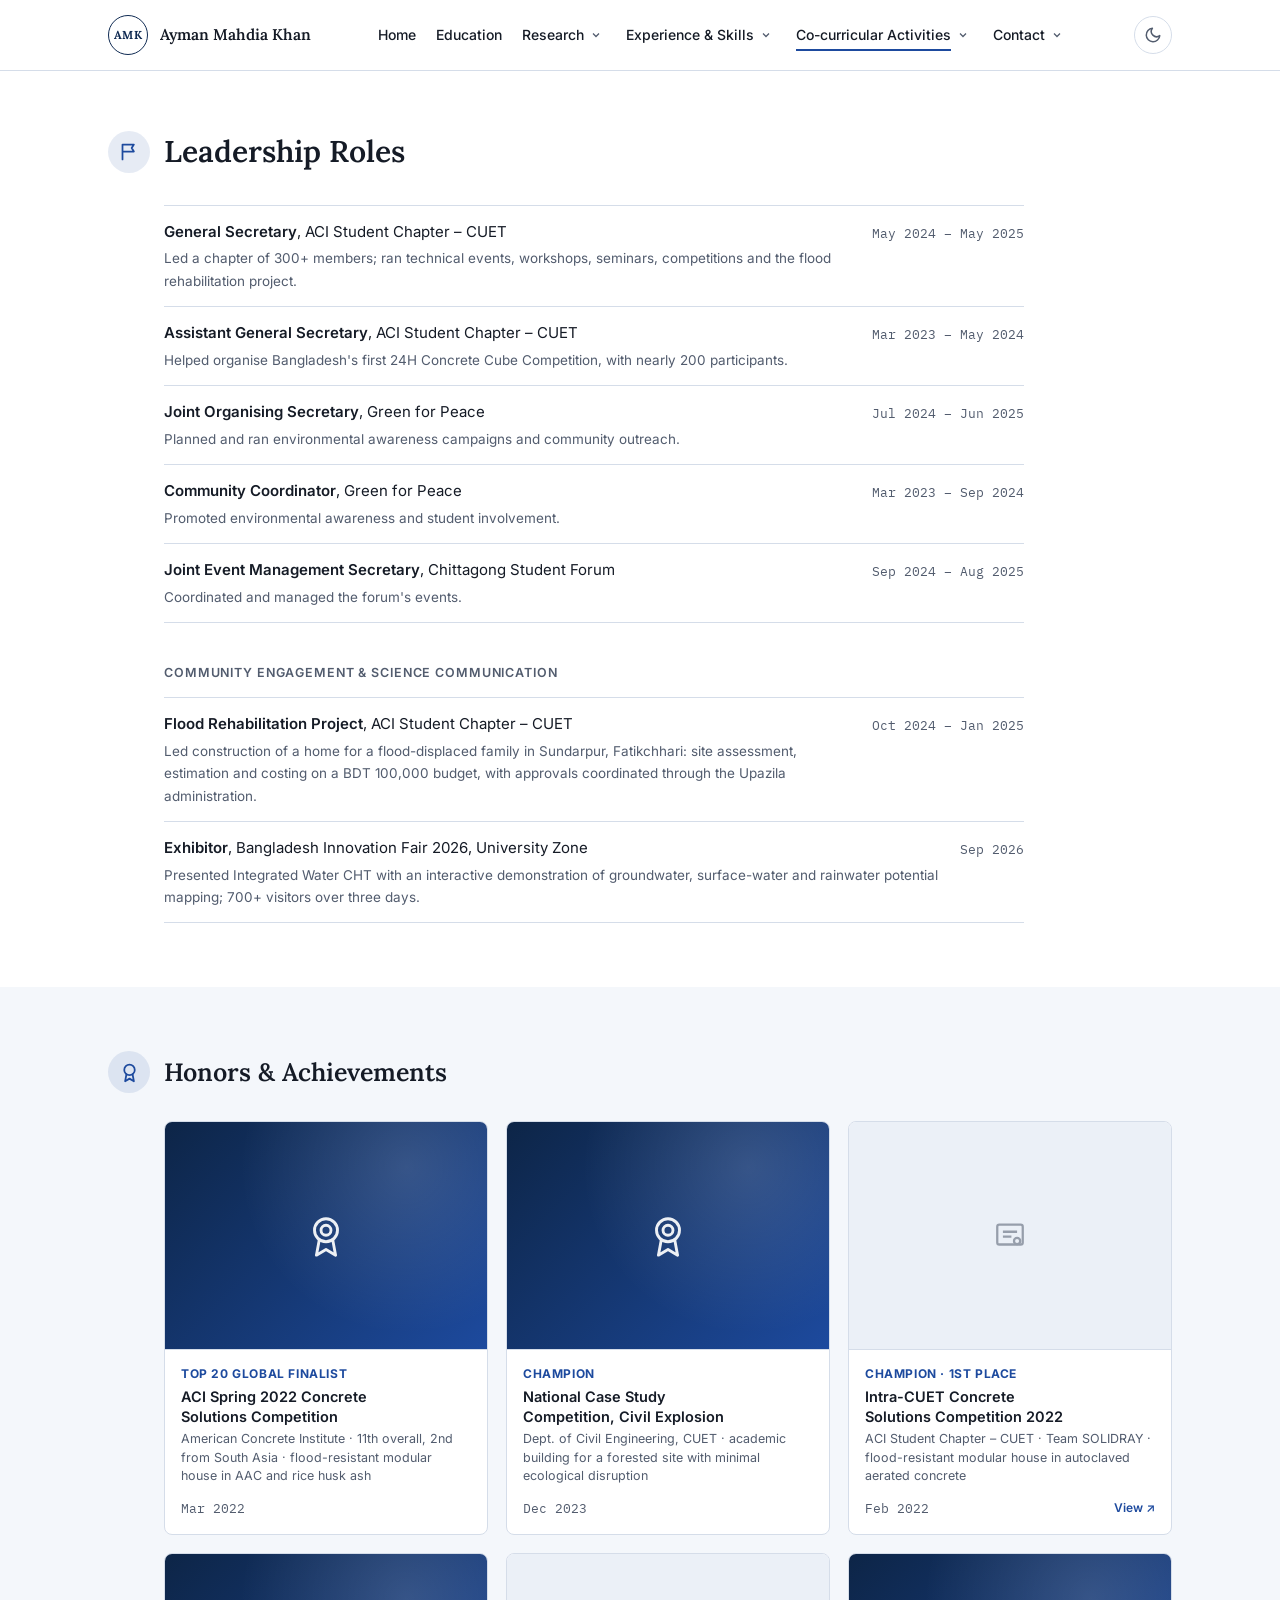
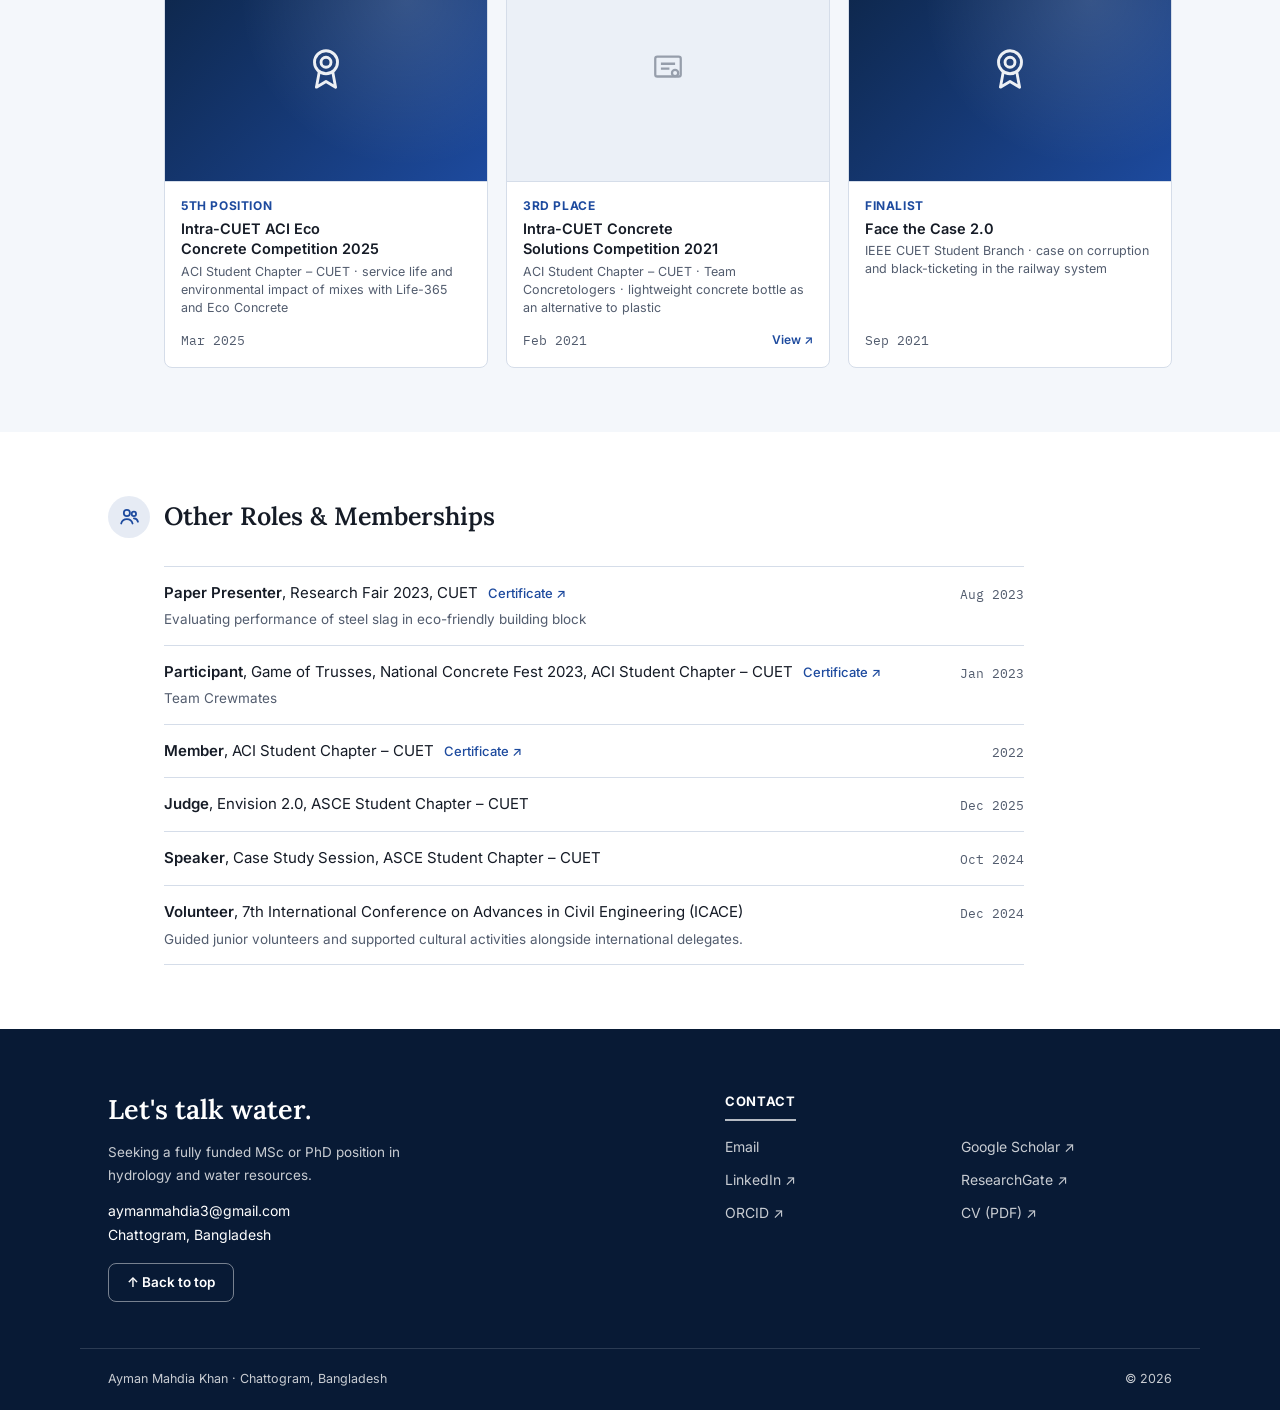
==== activities.html @ 35796139 "Replace still contour rings with flowing water lines in the hero Co-Authored-By: Claude Opus 5.5 <no" ====
<!doctype html>
<html lang="en">
<head>
<meta charset="utf-8">
<meta name="viewport" content="width=device-width, initial-scale=1">
<title>Co-curricular Activities — Ayman Mahdia Khan</title>
<meta name="description" content="Leadership, community engagement, honors and memberships of Ayman Mahdia Khan, with certificates.">
<script>try{var t=localStorage.getItem('amk-theme');if(t)document.documentElement.setAttribute('data-theme',t);}catch(e){}</script>
<link rel="preconnect" href="https://fonts.googleapis.com">
<link rel="preconnect" href="https://fonts.gstatic.com" crossorigin>
<link rel="stylesheet" href="https://fonts.googleapis.com/css2?family=Lora:wght@500;600;700&family=Inter:wght@400;500;600;700&family=IBM+Plex+Mono:wght@400;500&display=swap">
<link rel="stylesheet" href="style.css?v=9">
<link rel="icon" href="data:image/svg+xml,%3Csvg xmlns='http://www.w3.org/2000/svg' viewBox='0 0 24 24'%3E%3Cpath fill='%231D4A9E' d='M12 2.5c-.3 0-.6.2-.8.4C9.3 5.4 5.5 10.5 5.5 14a6.5 6.5 0 0 0 13 0c0-3.5-3.8-8.6-5.7-11.1-.2-.2-.5-.4-.8-.4z'/%3E%3C/svg%3E">
</head>
<body id="top">
<header class="nav">
  <div class="wrap nav-row">
    <a class="brand" href="index.html"><span class="seal"><span>AMK</span></span><span class="brand-name">Ayman Mahdia Khan</span></a>
    <ul class="menu"><li><a href="index.html">Home</a></li><li><a href="education.html">Education</a></li><li class="has-sub"><a href="research.html">Research</a><button class="caret" type="button" aria-label="Show Research sections" aria-expanded="false"><svg viewBox="0 0 24 24" fill="none" stroke="currentColor" stroke-width="2.5"><path d="m6 9 6 6 6-6"/></svg></button><ul class="sub"><li><a href="research.html#research">Research Experience</a></li><li><a href="research.html#publications">Publications</a></li></ul></li><li class="has-sub"><a href="experience.html">Experience &amp; Skills</a><button class="caret" type="button" aria-label="Show Experience &amp; Skills sections" aria-expanded="false"><svg viewBox="0 0 24 24" fill="none" stroke="currentColor" stroke-width="2.5"><path d="m6 9 6 6 6-6"/></svg></button><ul class="sub"><li><a href="experience.html#training">Internship, Training &amp; Field Work</a></li><li><a href="experience.html#skills">Skills</a></li></ul></li><li class="has-sub"><a href="activities.html" class="active" aria-current="page">Co-curricular Activities</a><button class="caret" type="button" aria-label="Show Co-curricular Activities sections" aria-expanded="false"><svg viewBox="0 0 24 24" fill="none" stroke="currentColor" stroke-width="2.5"><path d="m6 9 6 6 6-6"/></svg></button><ul class="sub"><li><a href="activities.html#leadership">Leadership Roles</a></li><li><a href="activities.html#outreach">Community Engagement</a></li><li><a href="activities.html#honors">Honors &amp; Achievements</a></li><li><a href="activities.html#other-roles">Other Roles &amp; Memberships</a></li></ul></li><li class="has-sub"><a href="contact.html">Contact</a><button class="caret" type="button" aria-label="Show Contact sections" aria-expanded="false"><svg viewBox="0 0 24 24" fill="none" stroke="currentColor" stroke-width="2.5"><path d="m6 9 6 6 6-6"/></svg></button><ul class="sub"><li><a href="contact.html#contact">Contact Details</a></li><li><a href="contact.html#references">References</a></li></ul></li></ul>
    <div class="nav-tools">
      <button class="round-btn" id="themeBtn" type="button" aria-label="Switch light or dark theme">
        <svg class="moon" viewBox="0 0 24 24" fill="none" stroke="currentColor" stroke-width="2" stroke-linecap="round" stroke-linejoin="round"><path d="M21 12.8A9 9 0 1 1 11.2 3a7 7 0 0 0 9.8 9.8z"/></svg>
        <svg class="sun" viewBox="0 0 24 24" fill="none" stroke="currentColor" stroke-width="2" stroke-linecap="round"><circle cx="12" cy="12" r="4.5"/><path d="M12 2v2M12 20v2M4.9 4.9l1.4 1.4M17.7 17.7l1.4 1.4M2 12h2M20 12h2M4.9 19.1l1.4-1.4M17.7 6.3l1.4-1.4"/></svg>
      </button>
      <button class="round-btn" id="menuBtn" type="button" aria-label="Open menu" aria-expanded="false" aria-controls="mobileMenu">
        <svg viewBox="0 0 24 24" fill="none" stroke="currentColor" stroke-width="2" stroke-linecap="round"><path d="M4 7h16M4 12h16M4 17h16"/></svg>
      </button>
    </div>
  </div>
  <nav class="mobile" id="mobileMenu" hidden aria-label="Site"><div class="wrap"><ul><li><a href="index.html">Home</a></li><li><a href="education.html">Education</a></li><li><a href="research.html">Research</a><div class="m-sub"><a href="research.html#research">Research Experience</a><a href="research.html#publications">Publications</a></div></li><li><a href="experience.html">Experience &amp; Skills</a><div class="m-sub"><a href="experience.html#training">Internship, Training &amp; Field Work</a><a href="experience.html#skills">Skills</a></div></li><li><a href="activities.html" class="active" aria-current="page">Co-curricular Activities</a><div class="m-sub"><a href="activities.html#leadership">Leadership Roles</a><a href="activities.html#outreach">Community Engagement</a><a href="activities.html#honors">Honors &amp; Achievements</a><a href="activities.html#other-roles">Other Roles &amp; Memberships</a></div></li><li><a href="contact.html">Contact</a><div class="m-sub"><a href="contact.html#contact">Contact Details</a><a href="contact.html#references">References</a></div></li></ul></div></nav>
</header>
<main>

<section class="section page-top" id="leadership">
  <div class="wrap">
    <div class="sec-head">
      <span class="badge"><svg viewBox="0 0 24 24" fill="none" stroke="currentColor" stroke-width="2" stroke-linecap="round" stroke-linejoin="round"><path d="M4 21V4M4 4h13l-2.5 4L17 12H4"/></svg></span>
      <h1>Leadership Roles</h1>
    </div>
    <div class="indent">
      <ul class="rows">
        <li class="row"><div><b>General Secretary</b>, ACI Student Chapter – CUET<span class="sub-line">Led a chapter of 300+ members; ran technical events, workshops, seminars, competitions and the flood rehabilitation project.</span></div><span class="when">May 2024 – May 2025</span></li>
        <li class="row"><div><b>Assistant General Secretary</b>, ACI Student Chapter – CUET<span class="sub-line">Helped organise Bangladesh's first 24H Concrete Cube Competition, with nearly 200 participants.</span></div><span class="when">Mar 2023 – May 2024</span></li>
        <li class="row"><div><b>Joint Organising Secretary</b>, Green for Peace<span class="sub-line">Planned and ran environmental awareness campaigns and community outreach.</span></div><span class="when">Jul 2024 – Jun 2025</span></li>
        <li class="row"><div><b>Community Coordinator</b>, Green for Peace<span class="sub-line">Promoted environmental awareness and student involvement.</span></div><span class="when">Mar 2023 – Sep 2024</span></li>
        <li class="row"><div><b>Joint Event Management Secretary</b>, Chittagong Student Forum<span class="sub-line">Coordinated and managed the forum's events.</span></div><span class="when">Sep 2024 – Aug 2025</span></li>
      </ul>

      <div class="block" id="outreach">
        <p class="eyebrow" style="margin-top:40px">Community engagement &amp; science communication</p>
        <ul class="rows">
          <li class="row"><div><b>Flood Rehabilitation Project</b>, ACI Student Chapter – CUET<span class="sub-line">Led construction of a home for a flood-displaced family in Sundarpur, Fatikchhari: site assessment, estimation and costing on a BDT 100,000 budget, with approvals coordinated through the Upazila administration.</span></div><span class="when">Oct 2024 – Jan 2025</span></li>
          <li class="row"><div><b>Exhibitor</b>, Bangladesh Innovation Fair 2026, University Zone<span class="sub-line">Presented Integrated Water CHT with an interactive demonstration of groundwater, surface-water and rainwater potential mapping; 700+ visitors over three days.</span></div><span class="when">Sep 2026</span></li>
        </ul>
      </div>
    </div>
  </div>
</section>


<section class="section tint" id="honors">
  <div class="wrap">
    <div class="sec-head">
      <span class="badge"><svg viewBox="0 0 24 24" fill="none" stroke="currentColor" stroke-width="2" stroke-linecap="round" stroke-linejoin="round"><circle cx="12" cy="9" r="6"/><path d="m8.5 14-1.5 8 5-3 5 3-1.5-8"/></svg></span>
      <h2>Honors &amp; Achievements</h2>
    </div>
    <div class="indent honors">
      <article class="honor"><div class="honor-thumb plain"><svg viewBox="0 0 24 24" fill="none" stroke="currentColor" stroke-width="1.5" stroke-linecap="round" stroke-linejoin="round"><circle cx="12" cy="9" r="6"/><circle cx="12" cy="9" r="2.6"/><path d="m8.5 14-1.5 8 5-3 5 3-1.5-8"/></svg></div>
        <div class="honor-body"><span class="rank">Top 20 Global Finalist</span><h3>ACI Spring 2022 Concrete Solutions Competition</h3><span class="by">American Concrete Institute · 11th overall, 2nd from South Asia · flood-resistant modular house in AAC and rice husk ash</span><div class="honor-foot"><span class="when">Mar 2022</span></div></div></article>
      <article class="honor"><div class="honor-thumb plain"><svg viewBox="0 0 24 24" fill="none" stroke="currentColor" stroke-width="1.5" stroke-linecap="round" stroke-linejoin="round"><circle cx="12" cy="9" r="6"/><circle cx="12" cy="9" r="2.6"/><path d="m8.5 14-1.5 8 5-3 5 3-1.5-8"/></svg></div>
        <div class="honor-body"><span class="rank">Champion</span><h3>National Case Study Competition, Civil Explosion</h3><span class="by">Dept. of Civil Engineering, CUET · academic building for a forested site with minimal ecological disruption</span><div class="honor-foot"><span class="when">Dec 2023</span></div></div></article>
      <a class="honor" href="https://drive.google.com/file/d/1BwJptCD0GzcXmiXNuASGPi0Fbx5_a-_i/view" target="_blank" rel="noopener"><div class="honor-thumb"><svg viewBox="0 0 24 24" fill="none" stroke="currentColor" stroke-width="1.6"><rect x="3" y="4" width="18" height="14" rx="1.5"/><path d="M7 9h10M7 12.5h6"/><circle cx="17" cy="15.5" r="2.2"/></svg><img src="https://drive.google.com/thumbnail?id=1BwJptCD0GzcXmiXNuASGPi0Fbx5_a-_i&sz=w800" alt="Intra-CUET Concrete Solutions Competition 2022 certificate" loading="lazy" referrerpolicy="no-referrer"></div>
        <div class="honor-body"><span class="rank">Champion · 1st Place</span><h3>Intra-CUET Concrete Solutions Competition 2022</h3><span class="by">ACI Student Chapter – CUET · Team SOLIDRAY · flood-resistant modular house in autoclaved aerated concrete</span><div class="honor-foot"><span class="when">Feb 2022</span><span class="view">View ↗</span></div></div></a>
      <article class="honor"><div class="honor-thumb plain"><svg viewBox="0 0 24 24" fill="none" stroke="currentColor" stroke-width="1.5" stroke-linecap="round" stroke-linejoin="round"><circle cx="12" cy="9" r="6"/><circle cx="12" cy="9" r="2.6"/><path d="m8.5 14-1.5 8 5-3 5 3-1.5-8"/></svg></div>
        <div class="honor-body"><span class="rank">5th Position</span><h3>Intra-CUET ACI Eco Concrete Competition 2025</h3><span class="by">ACI Student Chapter – CUET · service life and environmental impact of mixes with Life-365 and Eco Concrete</span><div class="honor-foot"><span class="when">Mar 2025</span></div></div></article>
      <a class="honor" href="https://drive.google.com/file/d/1UaObdwzZlqx4oHN5eny5GnplooSfKQ1D/view" target="_blank" rel="noopener"><div class="honor-thumb"><svg viewBox="0 0 24 24" fill="none" stroke="currentColor" stroke-width="1.6"><rect x="3" y="4" width="18" height="14" rx="1.5"/><path d="M7 9h10M7 12.5h6"/><circle cx="17" cy="15.5" r="2.2"/></svg><img src="https://drive.google.com/thumbnail?id=1UaObdwzZlqx4oHN5eny5GnplooSfKQ1D&sz=w800" alt="Intra-CUET Concrete Solutions Competition 2021 certificate" loading="lazy" referrerpolicy="no-referrer"></div>
        <div class="honor-body"><span class="rank">3rd Place</span><h3>Intra-CUET Concrete Solutions Competition 2021</h3><span class="by">ACI Student Chapter – CUET · Team Concretologers · lightweight concrete bottle as an alternative to plastic</span><div class="honor-foot"><span class="when">Feb 2021</span><span class="view">View ↗</span></div></div></a>
      <article class="honor"><div class="honor-thumb plain"><svg viewBox="0 0 24 24" fill="none" stroke="currentColor" stroke-width="1.5" stroke-linecap="round" stroke-linejoin="round"><circle cx="12" cy="9" r="6"/><circle cx="12" cy="9" r="2.6"/><path d="m8.5 14-1.5 8 5-3 5 3-1.5-8"/></svg></div>
        <div class="honor-body"><span class="rank">Finalist</span><h3>Face the Case 2.0</h3><span class="by">IEEE CUET Student Branch · case on corruption and black-ticketing in the railway system</span><div class="honor-foot"><span class="when">Sep 2021</span></div></div></article>
    </div>
  </div>
</section>


<section class="section" id="other-roles">
  <div class="wrap">
    <div class="sec-head">
      <span class="badge"><svg viewBox="0 0 24 24" fill="none" stroke="currentColor" stroke-width="2" stroke-linecap="round" stroke-linejoin="round"><circle cx="9" cy="8" r="3.5"/><path d="M2.5 20c1-3.5 3.5-5 6.5-5s5.5 1.5 6.5 5"/><circle cx="17" cy="9" r="2.5"/><path d="M17 14c2.5 0 4 1.3 4.7 4"/></svg></span>
      <h2>Other Roles &amp; Memberships</h2>
    </div>
    <div class="indent">
      <ul class="rows">
        <li class="row"><div><b>Paper Presenter</b>, Research Fair 2023, CUET <a class="link cert-link" href="https://drive.google.com/file/d/1heij_UZIUHtnwUdYsuAdhbBg_LtnVmFd/view" target="_blank" rel="noopener">Certificate ↗</a><span class="sub-line">Evaluating performance of steel slag in eco-friendly building block</span></div><span class="when">Aug 2023</span></li>
        <li class="row"><div><b>Participant</b>, Game of Trusses, National Concrete Fest 2023, ACI Student Chapter – CUET <a class="link cert-link" href="https://drive.google.com/file/d/1e25PAM1Q5Goxyio9YVjXh6AHSCplOi7g/view" target="_blank" rel="noopener">Certificate ↗</a><span class="sub-line">Team Crewmates</span></div><span class="when">Jan 2023</span></li>
        <li class="row"><div><b>Member</b>, ACI Student Chapter – CUET <a class="link cert-link" href="https://drive.google.com/file/d/1F69BVX5a5ulyPp3vzUyND1w1aMXyNmDz/view" target="_blank" rel="noopener">Certificate ↗</a></div><span class="when">2022</span></li>
        <li class="row"><div><b>Judge</b>, Envision 2.0, ASCE Student Chapter – CUET</div><span class="when">Dec 2025</span></li>
        <li class="row"><div><b>Speaker</b>, Case Study Session, ASCE Student Chapter – CUET</div><span class="when">Oct 2024</span></li>
        <li class="row"><div><b>Volunteer</b>, 7th International Conference on Advances in Civil Engineering (ICACE)<span class="sub-line">Guided junior volunteers and supported cultural activities alongside international delegates.</span></div><span class="when">Dec 2024</span></li>
      </ul>
    </div>
  </div>
</section>


</main>
<footer class="footer">
  <div class="wrap foot-grid">
    <div class="foot-lead">
      <h2>Let's talk water.</h2>
      <p>Seeking a fully funded MSc or PhD position in hydrology and water resources.</p>
      <p class="ct">aymanmahdia3@gmail.com<br>Chattogram, Bangladesh</p>
      <a class="btn ghost" href="#top">↑ Back to top</a>
    </div>
    <div class="foot-col">
      <h4>Contact</h4>
      <div class="foot-links">
        <a href="mailto:aymanmahdia3@gmail.com">Email</a>
        <a href="https://scholar.google.com/citations?user=wtr1pxoAAAAJ&hl=en" target="_blank" rel="noopener">Google Scholar ↗</a>
        <a href="https://www.linkedin.com/in/amkhan27/" target="_blank" rel="noopener">LinkedIn ↗</a>
        <a href="https://www.researchgate.net/profile/Ayman-Mahdia-Khan" target="_blank" rel="noopener">ResearchGate ↗</a>
        <a href="https://orcid.org/0009-0005-1113-5837" target="_blank" rel="noopener">ORCID ↗</a>
        <a href="Ayman_Mahdia_Khan_CV.pdf" target="_blank" rel="noopener">CV (PDF) ↗</a>
      </div>
    </div>
  </div>
  <div class="foot-bottom"><span>Ayman Mahdia Khan · Chattogram, Bangladesh</span><span>© 2026</span></div>
</footer>
<script src="site.js?v=9"></script>
</body>
</html>
---- style.css ----
/* Layout: sticky nav · two-column hero (identity | summary) · alternating plain/tinted sections · deep-blue bands for interests, figures and footer */
:root{
  --bg:#FFFFFF; --surface:#F4F7FB; --card:#FFFFFF; --glass:rgba(255,255,255,0.94);
  --ink:#151B26; --muted:#525C6E; --rule:#D5DDE9;
  --navy:#0F2A52;          /* brand: headings, labels */
  --blue:#1D4A9E;          /* accent: links, buttons, badges */
  --blue-hover:#163A7E; --on-blue:#F2F6FC;
  --band:#0D2547; --band-2:#081A35; --on-band:#FFFFFF; --on-band-muted:rgba(255,255,255,0.78); --on-band-accent:#FFFFFF;
  --thumb:#EBF0F7;
  --display:'Lora', Georgia, 'Times New Roman', serif;
  --body:'Inter', -apple-system, 'Segoe UI', Roboto, sans-serif;
  --mono:'IBM Plex Mono', ui-monospace, Menlo, monospace;
  --max:1120px; --r:8px;
}
@media (prefers-color-scheme: dark){ :root:not([data-theme="light"]){
  --bg:#0E1522; --surface:#121B2B; --card:#162133; --glass:rgba(14,21,34,0.92);
  --ink:#E7ECF4; --muted:#9AA8BE; --rule:#26334A;
  --navy:#9CC0F0; --blue:#7FAEF2; --blue-hover:#A3C6F7; --on-blue:#0B1424;
  --band:#0A1C38; --band-2:#071428; --thumb:#1C2940; color-scheme:dark; } }
:root[data-theme="dark"]{
  --bg:#0E1522; --surface:#121B2B; --card:#162133; --glass:rgba(14,21,34,0.92);
  --ink:#E7ECF4; --muted:#9AA8BE; --rule:#26334A;
  --navy:#9CC0F0; --blue:#7FAEF2; --blue-hover:#A3C6F7; --on-blue:#0B1424;
  --band:#0A1C38; --band-2:#071428; --thumb:#1C2940; color-scheme:dark; }

*{box-sizing:border-box}
html{scroll-behavior:smooth}
body{margin:0;background:var(--bg);color:var(--ink);font-family:var(--body);font-size:16px;line-height:1.65;-webkit-font-smoothing:antialiased}
h1,h2,h3,h4{font-family:var(--display);margin:0;text-wrap:balance}
p{margin:0 0 1em}
a{color:inherit}
img{max-width:100%}
::selection{background:var(--blue);color:var(--on-blue)}
:focus-visible{outline:2px solid var(--blue);outline-offset:3px}
[id]{scroll-margin-top:84px}
.wrap{max-width:var(--max);margin:0 auto;padding-inline:28px}
@media (max-width:520px){.wrap{padding-inline:18px}}
svg{display:block}
.link{color:var(--blue);text-decoration:none;font-weight:500}
.link:hover{text-decoration:underline}
.mono{font-family:var(--mono)}

/* nav */
.nav{position:sticky;top:env(safe-area-inset-top,0px);z-index:50;background:var(--glass);backdrop-filter:blur(8px);-webkit-backdrop-filter:blur(8px);border-bottom:1px solid var(--rule)}
.nav-row{display:flex;align-items:center;justify-content:space-between;height:70px;gap:18px}
.brand{display:flex;align-items:center;gap:12px;text-decoration:none;color:var(--ink);min-width:0}
.seal{width:40px;height:40px;border-radius:50%;border:1.6px solid var(--navy);display:flex;align-items:center;justify-content:center;flex-shrink:0;transition:transform .3s ease}
.seal span{font-family:var(--display);font-weight:700;font-size:11.5px;color:var(--navy);letter-spacing:.02em}
.brand:hover .seal{transform:rotate(-10deg)}
.brand-name{font-family:var(--display);font-weight:600;font-size:15.5px;white-space:nowrap}
.menu{display:flex;align-items:center;gap:20px;list-style:none;margin:0;padding:0}
.menu > li{position:relative;display:flex;align-items:center}
.menu > li > a,.drop-btn{font:500 14px/1.4 var(--body);color:var(--ink);text-decoration:none;background:none;border:0;padding:6px 0;cursor:pointer;display:flex;align-items:center;gap:4px;position:relative}
.menu > li > a::after,.drop-btn::after{content:"";position:absolute;left:0;bottom:0;height:2px;width:0;background:var(--blue);transition:width .25s ease}
.menu > li > a:hover::after,.drop-btn:hover::after,.menu > li:focus-within > .drop-btn::after{width:100%}
.drop-btn svg{width:12px;height:12px;color:var(--muted);transition:transform .2s ease}
.menu > li:hover .drop-btn svg,.menu > li.open .drop-btn svg{transform:rotate(180deg)}
.sub{position:absolute;top:100%;left:-12px;min-width:230px;margin-top:10px;padding:8px;list-style:none;background:var(--card);border:1px solid var(--rule);border-radius:var(--r);box-shadow:0 14px 30px rgba(8,26,53,.16);display:none;flex-direction:column;gap:2px}
.sub::before{content:"";position:absolute;left:0;right:0;top:-12px;height:12px}
.menu > li:hover .sub,.menu > li:focus-within .sub,.menu > li.open .sub{display:flex}
.menu > li:last-child .sub{left:auto;right:-8px}
.sub a{display:block;padding:9px 12px;border-radius:6px;font-size:14px;text-decoration:none;color:var(--ink)}
.sub a:hover{background:color-mix(in srgb,var(--blue) 10%,transparent);color:var(--blue)}
.nav-tools{display:flex;align-items:center;gap:10px}
.round-btn{width:38px;height:38px;border-radius:50%;border:1.3px solid var(--rule);background:none;color:var(--muted);display:flex;align-items:center;justify-content:center;cursor:pointer;transition:border-color .2s,color .2s,transform .2s}
.round-btn:hover{border-color:var(--blue);color:var(--blue)}
#themeBtn:hover{transform:rotate(14deg)}
.round-btn svg{width:18px;height:18px}
#themeBtn .sun{display:none}
:root[data-theme="dark"] #themeBtn .sun{display:block}
:root[data-theme="dark"] #themeBtn .moon{display:none}
@media (prefers-color-scheme: dark){:root:not([data-theme="light"]) #themeBtn .sun{display:block}:root:not([data-theme="light"]) #themeBtn .moon{display:none}}
#menuBtn{display:none}
.mobile{border-top:1px solid var(--rule);max-height:calc(100vh - 70px);overflow-y:auto}
.mobile ul{list-style:none;margin:0;padding:6px 0 14px}
.mobile > .wrap > ul > li{padding:8px 0;border-bottom:1px solid var(--rule)}
.mobile > .wrap > ul > li:last-child{border-bottom:0}
.mobile a{text-decoration:none;font-weight:600;font-size:15px}
.mobile .m-sub{display:flex;flex-wrap:wrap;gap:0 16px;padding:2px 0 0}
.mobile .m-sub a{font-weight:400;font-size:13.5px;color:var(--muted)}
@media (max-width:1000px){.menu{display:none}#menuBtn{display:flex}}
@media (max-width:420px){.brand-name{display:none}}

/* hero */
.hero{position:relative;overflow:hidden;isolation:isolate;padding:60px 0 58px}
#flow{position:absolute;inset:0;width:100%;height:100%;z-index:-1;pointer-events:none}
.hero-grid{display:grid;grid-template-columns:300px 1fr;gap:56px;align-items:start}
.hero-grid > *{min-width:0}
@media (max-width:860px){.hero-grid{grid-template-columns:1fr;gap:36px}}
.photo{width:152px;height:152px;border-radius:50%;position:relative;border:3px solid var(--bg);outline:1px solid var(--rule);box-shadow:0 10px 26px rgba(15,42,82,.16);background:var(--thumb)}
.photo img{position:absolute;inset:0;width:100%;height:100%;object-fit:cover;border-radius:50%}
.photo .pin{position:absolute;right:-2px;bottom:-2px;width:34px;height:34px;border-radius:50%;background:var(--blue);color:var(--on-blue);border:3px solid var(--bg);display:flex;align-items:center;justify-content:center;animation:ripple 2.8s ease-in-out infinite}
.photo .pin svg{width:15px;height:15px}
@keyframes ripple{0%,100%{transform:scale(1)}50%{transform:scale(1.12)}}
.who h1{font-size:28px;font-weight:700;margin-top:20px;line-height:1.25}
.who .seeking{font-size:13px;color:var(--muted);margin-top:5px}
.who .role{font-size:15px;font-weight:600;color:var(--blue);margin-top:10px}
.who .affil{font-size:13.5px;color:var(--muted);margin-top:4px;line-height:1.5}
.socials{display:flex;flex-wrap:wrap;gap:10px;margin-top:20px}
.soc{width:38px;height:38px;border-radius:50%;border:1.3px solid var(--rule);display:flex;align-items:center;justify-content:center;text-decoration:none;color:var(--ic,var(--muted));font:700 12px/1 var(--body);transition:border-color .2s,transform .2s}
.soc:hover{border-color:var(--ic,var(--blue));transform:translateY(-2px)}
.soc svg{width:17px;height:17px}
.soc.gm{--ic:#D44638}.soc.li{--ic:#0A66C2}.soc.rg{--ic:#00A99D}.soc.orcid{--ic:#7FA82E}
:root[data-theme="dark"] .soc.li{--ic:#5AA9F0}
@media (prefers-color-scheme: dark){:root:not([data-theme="light"]) .soc.li{--ic:#5AA9F0}}
.lines{margin-top:16px;font-size:13.5px;color:var(--muted);display:grid;gap:4px}
.lines span{user-select:all}
.sec-head{display:flex;align-items:center;gap:14px;margin-bottom:18px}
.badge{width:42px;height:42px;border-radius:50%;background:color-mix(in srgb,var(--blue) 11%,transparent);color:var(--blue);display:flex;align-items:center;justify-content:center;flex-shrink:0}
.badge svg{width:21px;height:21px}
.sec-head h2{font-size:clamp(21px,2.4vw,25px);font-weight:600}
.summary p{text-align:justify;hyphens:auto;-webkit-hyphens:auto;max-width:72ch}
.cta{display:flex;flex-wrap:wrap;gap:12px;margin-top:22px}
.btn{font:600 13.5px/1 var(--body);text-decoration:none;padding:12px 18px;border-radius:var(--r);display:inline-block;transition:background .2s,border-color .2s,color .2s}
.btn.solid{background:var(--blue);color:var(--on-blue)}
.btn.solid:hover{background:var(--blue-hover)}
.btn.outline{border:1.5px solid var(--rule);color:var(--ink)}
.btn.outline:hover{border-color:var(--blue);color:var(--blue)}
.btn.ghost{border:1.5px solid rgba(255,255,255,.45);color:#FFFFFF}
.btn.ghost:hover{border-color:#FFFFFF;background:rgba(255,255,255,.08)}

/* sections */
.section{padding:64px 0}
.section.tint{background:var(--surface)}
.section .sec-head{margin-bottom:28px}
.indent{padding-left:56px}
@media (max-width:640px){.indent{padding-left:0}}
.eyebrow{font-size:12.5px;font-weight:600;letter-spacing:.07em;text-transform:uppercase;color:var(--muted);margin:0 0 14px;display:flex;align-items:center;gap:10px}
.mini{width:30px;height:30px;border-radius:50%;background:color-mix(in srgb,var(--blue) 11%,transparent);color:var(--blue);display:inline-flex;align-items:center;justify-content:center}
.mini svg{width:16px;height:16px}
.block + .block{margin-top:40px}

/* bands */
.band{background:var(--band);padding:52px 0 56px;color:var(--on-band)}
.band .badge{background:rgba(255,255,255,.14);color:#FFFFFF}
.band h2{color:var(--on-band)}
.interests{list-style:none;margin:0;padding:0 0 0 56px;display:grid;grid-template-columns:repeat(3,1fr);column-gap:36px}
.interests li{display:flex;align-items:center;gap:12px;padding:15px 0;border-top:1px solid rgba(255,255,255,.18);font:600 clamp(17px,1.8vw,20px)/1.3 var(--display);color:var(--on-band-accent)}
.interests li::before{content:"";width:7px;height:7px;border-radius:50%;background:rgba(255,255,255,.55);flex-shrink:0}
@media (max-width:860px){.interests{grid-template-columns:1fr 1fr}}
@media (max-width:640px){.interests{padding-left:0}}
@media (max-width:480px){.interests{grid-template-columns:1fr}}
.figures{display:grid;grid-template-columns:repeat(4,1fr);gap:30px}
.fig-num{font:700 clamp(26px,3.4vw,36px)/1.1 var(--display);color:var(--on-band-accent);font-variant-numeric:tabular-nums;white-space:nowrap}
.fig-num small{font:600 .45em var(--body);margin-left:4px}
.fig-cap{font-size:12.5px;color:var(--on-band-muted);margin-top:8px;line-height:1.5}
@media (max-width:760px){.figures{grid-template-columns:repeat(2,1fr);row-gap:32px}}

/* education */
.edu-stack{display:grid;gap:16px;max-width:780px}
.edu{background:var(--card);border:1px solid var(--rule);border-radius:var(--r);padding:22px 24px;display:grid;grid-template-columns:64px 1fr;gap:0 20px;align-items:start}
.edu > div{min-width:0}
.logo{width:64px;height:64px;object-fit:contain;border-radius:10px;background:#FFFFFF;padding:4px;border:1px solid var(--rule)}
.logo.txt{display:flex;align-items:center;justify-content:center;font:700 13px var(--display);color:#0F2A52;background:#EEF3FA}
@media (max-width:560px){.edu{grid-template-columns:48px 1fr;gap:0 14px;padding:18px}.logo{width:48px;height:48px}}
.edu-top{display:flex;flex-wrap:wrap;justify-content:space-between;gap:4px 18px;align-items:baseline}
.edu-top h3{font-size:18px;font-weight:600}
.when{font-family:var(--mono);font-size:12.5px;color:var(--muted);white-space:nowrap}
.deg{font-size:14.5px;color:var(--navy);font-weight:600;margin-top:4px}
.kv{display:grid;grid-template-columns:140px 1fr;gap:8px 18px;margin:16px 0 0;font-size:14.5px}
.kv dt{color:var(--muted);font-weight:500}
.kv dd{margin:0;min-width:0}
@media (max-width:560px){.kv{grid-template-columns:1fr;gap:2px}.kv dd{margin-bottom:8px}}
.ielts{display:flex;flex-wrap:wrap;gap:10px}
.ielts span{font-size:13px;padding:6px 12px;border:1px solid var(--rule);border-radius:6px;background:var(--card);font-variant-numeric:tabular-nums}
.ielts b{color:var(--navy)}
.note{font-size:13.5px;color:var(--muted);margin:12px 0 0}

/* research */
.rx-list{display:grid;gap:18px;max-width:880px}
.rx{background:var(--card);border:1px solid var(--rule);border-radius:var(--r);padding:22px 24px}
.rx-top{display:flex;flex-wrap:wrap;justify-content:space-between;gap:6px 18px;align-items:baseline}
.rx h3{font-size:17px;font-weight:600;line-height:1.35;flex:1 1 420px;min-width:0}
.rx-meta{font-size:13.5px;color:var(--muted);margin-top:6px}
.rx ul{margin:12px 0 0;padding-left:20px;font-size:14.5px}
.rx li + li{margin-top:5px}
.tags{display:flex;flex-wrap:wrap;gap:6px;margin-top:14px}
.tag{font-family:var(--mono);font-size:10.5px;letter-spacing:.03em;text-transform:uppercase;color:var(--muted);border:1px solid var(--rule);border-radius:4px;padding:2px 7px}

/* publications */
.pubs{list-style:none;margin:0 0 30px;padding:0;max-width:900px}
.pub{display:flex;gap:18px;padding:18px 0;border-top:1px solid var(--rule)}
.pub:last-child{border-bottom:1px solid var(--rule)}
.pub:hover{background:color-mix(in srgb,var(--blue) 3%,transparent)}
.pub-n{font-family:var(--mono);font-size:12.5px;color:var(--muted);padding-top:3px;width:22px;flex-shrink:0}
.pub-main{flex:1;min-width:0}
.cite{font-size:15.5px;line-height:1.55;overflow-wrap:anywhere}
.cite b{font-weight:700}
.venue{font-size:13px;color:var(--navy);font-weight:500;margin-top:6px}
.pub-sum{font-size:14px;color:var(--muted);margin-top:8px;max-width:66ch}
.st{display:inline-flex;align-items:center;gap:6px;font:600 11px/1.6 var(--body);text-transform:uppercase;letter-spacing:.05em;margin-left:8px;padding:1px 9px 1px 7px;border-radius:20px;vertical-align:2px;white-space:nowrap}
.st::before{content:"";width:6px;height:6px;border-radius:50%;background:currentColor}
.st.pub-ok{background:color-mix(in srgb,#1F8A5B 14%,transparent);color:#1C7A51}
:root[data-theme="dark"] .st.pub-ok{color:#6FD3A3}
@media (prefers-color-scheme: dark){:root:not([data-theme="light"]) .st.pub-ok{color:#6FD3A3}}
.st.review{background:color-mix(in srgb,var(--blue) 13%,transparent);color:var(--blue)}
.st.submitted{background:color-mix(in srgb,var(--muted) 15%,transparent);color:var(--muted)}
.cert-link{font-size:13px;margin-left:6px;white-space:nowrap}
.honor-thumb{position:relative}
.honor-thumb img{position:absolute;inset:0;width:100%;height:100%;object-fit:contain;padding:8px;background:var(--thumb)}
a.honor{text-decoration:none;color:inherit}
.honor .view{color:var(--blue);font-weight:600;margin-left:auto}
.honor-foot{display:flex;align-items:center}
.soc.gs{--ic:#4285F4}
.todo{background:color-mix(in srgb,#C98A12 16%,transparent);color:inherit;border-radius:3px;padding:0 3px}

/* training & rows */
.entries{list-style:none;margin:0;padding:0;max-width:840px}
.entry{padding:18px 0;border-top:1px solid var(--rule)}
.entry:last-child{border-bottom:1px solid var(--rule)}
.entry-top{display:flex;flex-wrap:wrap;justify-content:space-between;gap:4px 18px;align-items:baseline}
.entry h3{font-size:17px;font-weight:600}
.org{font-size:14px;color:var(--muted);margin:4px 0 0}
.entry ul{margin:10px 0 0;padding-left:20px;font-size:14.5px}
.entry li + li{margin-top:4px}
.rows{list-style:none;margin:0;padding:0;max-width:860px}
.row{display:grid;grid-template-columns:1fr auto;gap:4px 20px;padding:14px 0;border-top:1px solid var(--rule);font-size:15px}
.row:last-child{border-bottom:1px solid var(--rule)}
.row > div{min-width:0}
.row b{font-weight:600}
.row .sub-line{display:block;font-size:13.5px;color:var(--muted);margin-top:3px}
.row .when{padding-top:3px}
@media (max-width:560px){.row{grid-template-columns:1fr}.row .when{padding-top:0}}

/* skills */
.skills{display:grid;grid-template-columns:repeat(3,1fr);gap:16px;max-width:920px}
@media (max-width:760px){.skills{grid-template-columns:1fr 1fr}}
@media (max-width:480px){.skills{grid-template-columns:1fr}}
.skill{background:var(--card);border:1px solid var(--rule);border-radius:var(--r);padding:16px 18px;min-width:0}
.skill h3{font:700 12.5px/1.4 var(--body);text-transform:uppercase;letter-spacing:.06em;color:var(--navy);margin-bottom:6px}
.skill p{font-size:14.5px;margin:0}
.skill .lvl{display:block;font-size:12.5px;color:var(--muted);margin-top:4px}

/* honors */
.honors{display:grid;grid-template-columns:repeat(3,1fr);gap:18px}
@media (max-width:860px){.honors{grid-template-columns:1fr 1fr}}
@media (max-width:520px){.honors{grid-template-columns:1fr}}
.honor{display:flex;flex-direction:column;background:var(--card);border:1px solid var(--rule);border-radius:var(--r);overflow:hidden;min-width:0;transition:transform .2s,box-shadow .2s,border-color .2s}
.honor:hover{transform:translateY(-3px);box-shadow:0 12px 24px rgba(15,42,82,.12);border-color:var(--blue)}
.honor-thumb{aspect-ratio:1.414;max-width:100%;background:var(--thumb);display:flex;align-items:center;justify-content:center;border-bottom:1px solid var(--rule);color:var(--muted)}
.honor-thumb svg{width:34px;height:34px;opacity:.55}
.honor-body{padding:14px 16px 16px;display:flex;flex-direction:column;gap:3px;flex:1}
.rank{font-size:12px;font-weight:700;text-transform:uppercase;letter-spacing:.05em;color:var(--blue)}
.honor-body h3{font:600 14.5px/1.4 var(--body)}
.honor-body .by{font-size:12.5px;color:var(--muted);line-height:1.45}
.honor-foot{margin-top:auto;padding-top:10px;font-size:12px}

/* contact */
.contact-card{background:var(--card);border:1px solid var(--rule);border-radius:var(--r);padding:24px;max-width:780px;display:grid;grid-template-columns:140px 1fr;gap:12px 20px;font-size:15px;margin:0}
.contact-card dt{color:var(--muted);font-weight:500}
.contact-card dd{margin:0;min-width:0;overflow-wrap:anywhere}
@media (max-width:560px){.contact-card{grid-template-columns:1fr;gap:2px}.contact-card dd{margin-bottom:10px}}
.refs{display:grid;grid-template-columns:repeat(2,1fr);gap:16px;max-width:780px}
@media (max-width:640px){.refs{grid-template-columns:1fr}}
.ref{background:var(--card);border:1px solid var(--rule);border-radius:var(--r);padding:18px;font-size:14px;min-width:0}
.ref h3{font-size:16px;font-weight:600}
.ref .ref-role{color:var(--muted);margin:4px 0 8px;line-height:1.5}
.ref span{display:block;overflow-wrap:anywhere}

/* footer */
.footer{background:var(--band-2);color:var(--on-band);padding:58px 0 0}
.foot-grid{display:grid;grid-template-columns:1.3fr 1fr;gap:36px;align-items:start}
@media (max-width:760px){.foot-grid{grid-template-columns:1fr}}
.foot-lead h2{font-size:clamp(23px,3vw,27px);font-weight:600;margin-bottom:10px;color:var(--on-band)}
.foot-lead p{font-size:13.5px;color:var(--on-band-muted);max-width:340px}
.foot-lead .ct{font-size:14px;color:var(--on-band);margin:0 0 16px;line-height:1.7}
.foot-col h4{font:700 13px var(--body);text-transform:uppercase;letter-spacing:.05em;margin-bottom:14px;padding-bottom:10px;border-bottom:2px solid rgba(255,255,255,.7);display:inline-block}
.foot-links{display:grid;grid-template-columns:1fr 1fr;gap:10px 24px}
.foot-links a{font-size:14px;text-decoration:none;color:var(--on-band-muted)}
.foot-links a:hover{color:#FFFFFF;text-decoration:underline}
.foot-bottom{max-width:var(--max);margin:46px auto 0;padding:20px 28px;border-top:1px solid rgba(238,243,250,.15);font-size:12.5px;color:var(--on-band-muted);display:flex;justify-content:space-between;flex-wrap:wrap;gap:8px}

@media (prefers-reduced-motion: reduce){
  html{scroll-behavior:auto}
  .photo .pin{animation:none}
  .honor:hover,.soc:hover{transform:none}
  .seal,.brand:hover .seal,#themeBtn:hover{transform:none;transition:none}
}

[hidden]{display:none!important}
.honor-thumb.plain{background:radial-gradient(circle at 75% 20%,rgba(255,255,255,.14),transparent 55%),linear-gradient(135deg,#0D2547,#1D4A9E);color:#FFFFFF}
.honor-thumb.plain svg{position:static;width:46px;height:46px;opacity:.92}

/* multi-page nav */
.menu > li.has-sub{gap:2px}
.menu > li > a.active::after{width:100%}
.caret{background:none;border:0;padding:0;width:20px;height:28px;display:flex;align-items:center;justify-content:center;color:var(--muted);cursor:pointer}
.caret svg{width:12px;height:12px;transition:transform .2s ease}
.caret:hover{color:var(--blue)}
.menu > li:hover .caret svg,.menu > li.open .caret svg{transform:rotate(180deg)}
.sub a.here{background:color-mix(in srgb,var(--blue) 10%,transparent);color:var(--blue)}
.mobile a.active{color:var(--blue)}
@media (max-width:1100px){.menu{gap:14px}.menu > li > a{font-size:13.5px}}
/* sub-page headers */
.sec-head h1{font-size:clamp(24px,2.8vw,30px);font-weight:600}
.page-top{padding-top:56px}
.page-intro{font-size:15.5px;color:var(--muted);max-width:68ch;margin:-12px 0 30px 56px}
@media (max-width:640px){.page-intro{margin-left:0}}
.more{display:inline-block;margin-top:18px;font-size:14.5px}
.band-link{display:inline-block;margin:24px 0 0 56px;color:#FFFFFF;font-weight:600;font-size:15px;text-decoration:none;border-bottom:1.5px solid rgba(255,255,255,.6);padding-bottom:2px}
.band-link:hover{border-bottom-color:#FFFFFF}
@media (max-width:640px){.band-link{margin-left:0}}
/* hero background */
.hero{background:var(--bg);border-bottom:1px solid var(--rule)}
.hero::before{content:"";position:absolute;inset:0;z-index:-2;pointer-events:none;
  background-image:radial-gradient(circle,color-mix(in srgb,var(--navy) 26%,transparent) 1px,transparent 1.4px);
  background-size:22px 22px;
  -webkit-mask-image:radial-gradient(ellipse 65% 85% at 78% 45%,#000 25%,transparent 78%);
          mask-image:radial-gradient(ellipse 65% 85% at 78% 45%,#000 25%,transparent 78%)}
#flow{-webkit-mask-image:linear-gradient(100deg,rgba(0,0,0,.45) 0%,rgba(0,0,0,.25) 34%,rgba(0,0,0,.85) 70%,#000 100%);
      mask-image:linear-gradient(100deg,rgba(0,0,0,.45) 0%,rgba(0,0,0,.25) 34%,rgba(0,0,0,.85) 70%,#000 100%)}
/* honors */
.honor-thumb > svg{position:absolute}
.honor-thumb img{z-index:1}
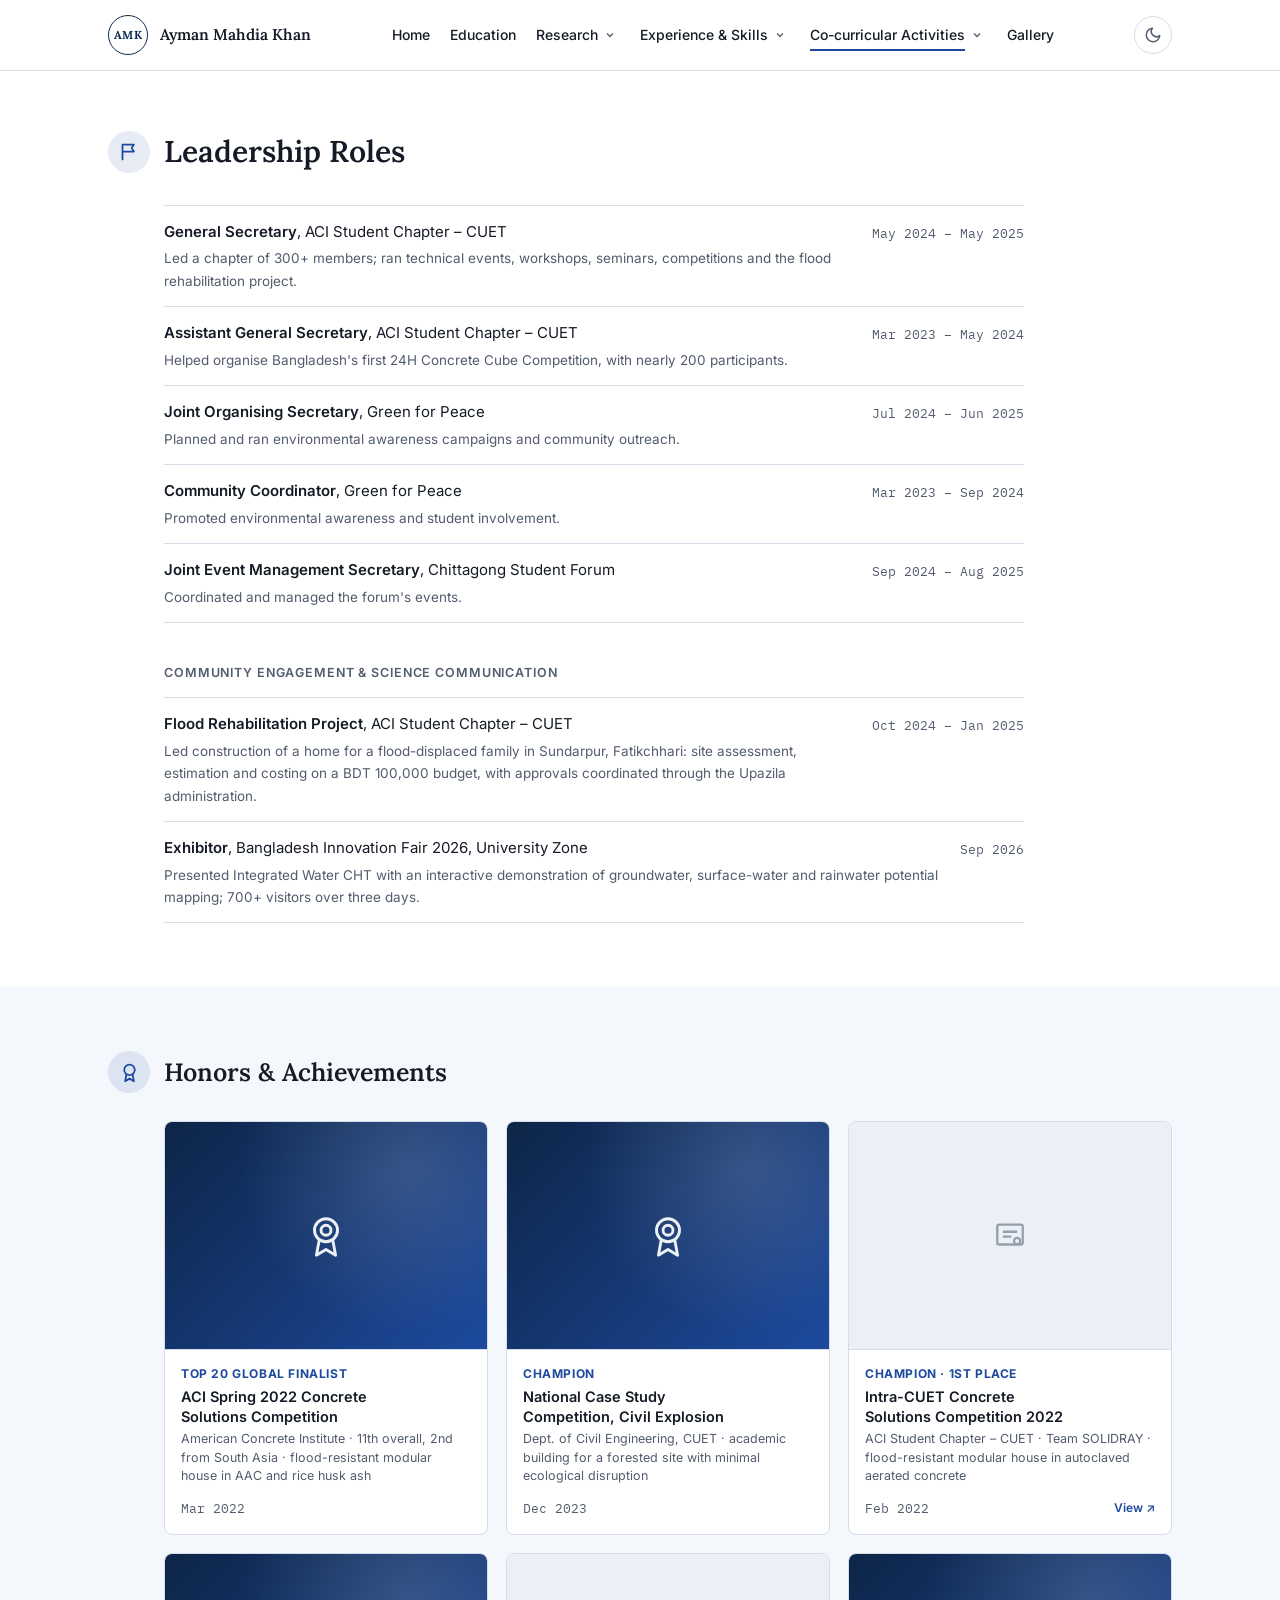
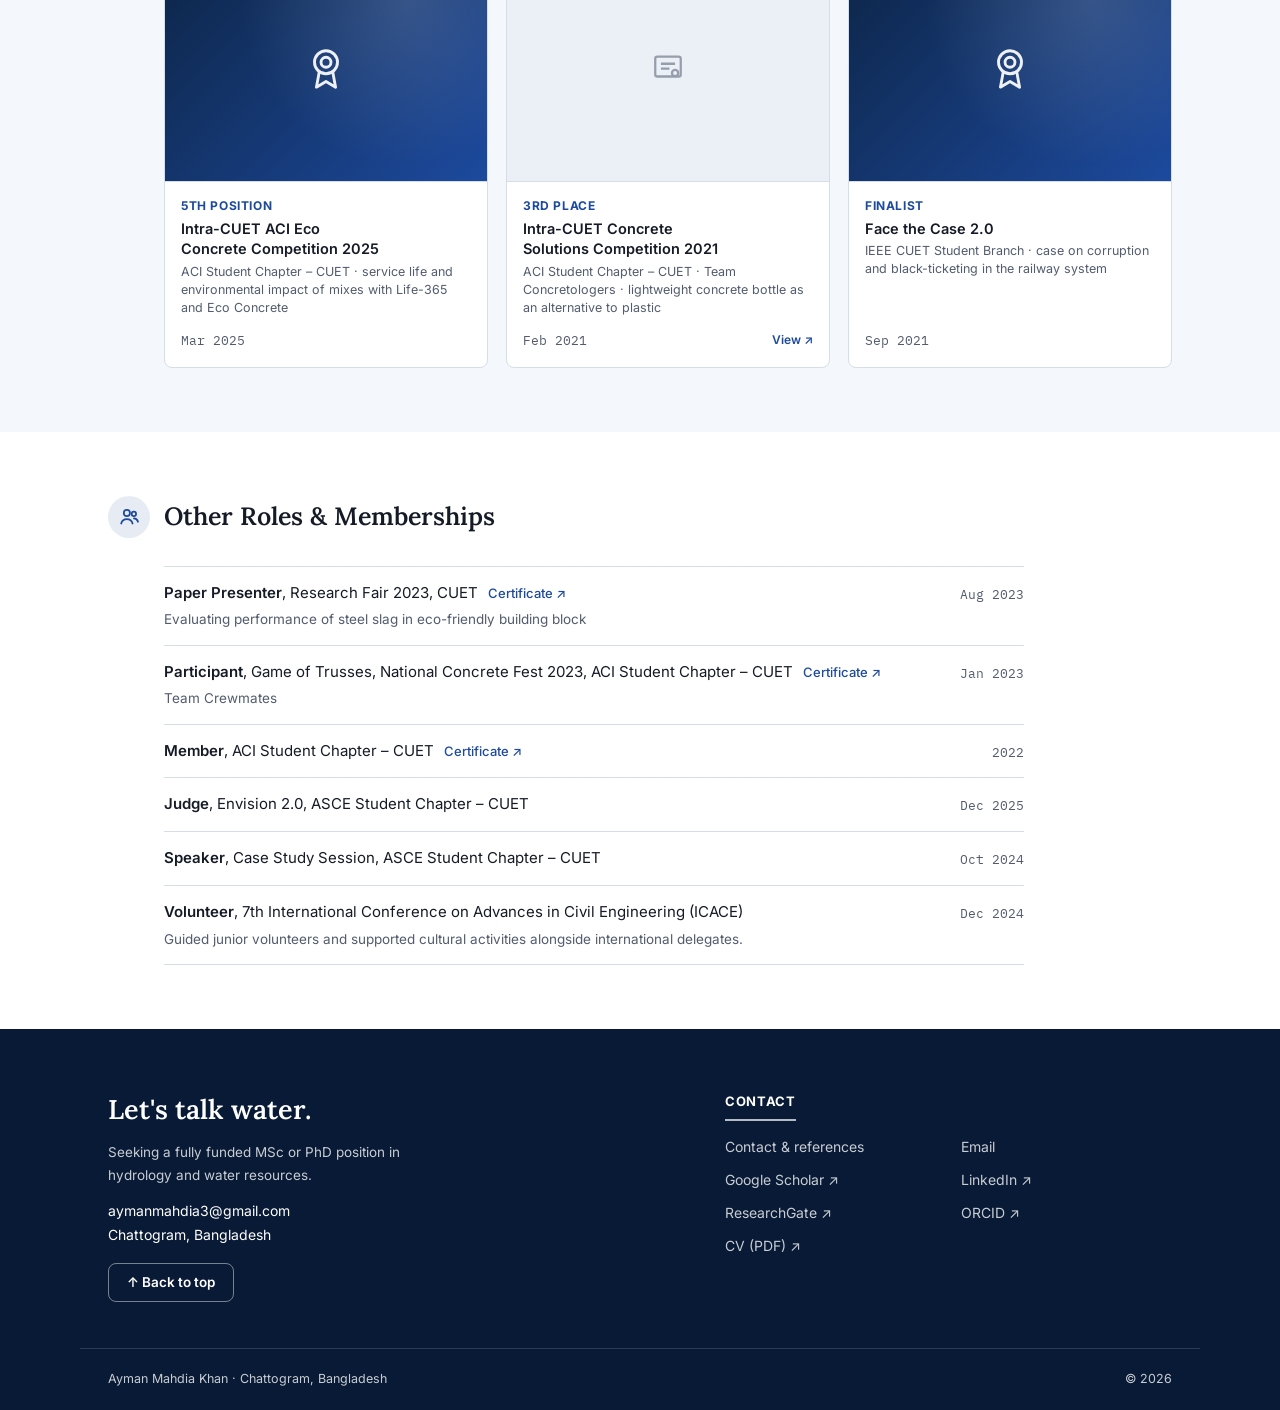
==== commit e38960b9: "Add Gallery page and put it in the menu in place of Contact - New gallery.html: certificate scans wi" ====
--- a/activities.html
+++ b/activities.html
@@ -9,14 +9,14 @@
 <link rel="preconnect" href="https://fonts.googleapis.com">
 <link rel="preconnect" href="https://fonts.gstatic.com" crossorigin>
 <link rel="stylesheet" href="https://fonts.googleapis.com/css2?family=Lora:wght@500;600;700&family=Inter:wght@400;500;600;700&family=IBM+Plex+Mono:wght@400;500&display=swap">
-<link rel="stylesheet" href="style.css?v=9">
+<link rel="stylesheet" href="style.css?v=11">
 <link rel="icon" href="data:image/svg+xml,%3Csvg xmlns='http://www.w3.org/2000/svg' viewBox='0 0 24 24'%3E%3Cpath fill='%231D4A9E' d='M12 2.5c-.3 0-.6.2-.8.4C9.3 5.4 5.5 10.5 5.5 14a6.5 6.5 0 0 0 13 0c0-3.5-3.8-8.6-5.7-11.1-.2-.2-.5-.4-.8-.4z'/%3E%3C/svg%3E">
 </head>
 <body id="top">
 <header class="nav">
   <div class="wrap nav-row">
     <a class="brand" href="index.html"><span class="seal"><span>AMK</span></span><span class="brand-name">Ayman Mahdia Khan</span></a>
-    <ul class="menu"><li><a href="index.html">Home</a></li><li><a href="education.html">Education</a></li><li class="has-sub"><a href="research.html">Research</a><button class="caret" type="button" aria-label="Show Research sections" aria-expanded="false"><svg viewBox="0 0 24 24" fill="none" stroke="currentColor" stroke-width="2.5"><path d="m6 9 6 6 6-6"/></svg></button><ul class="sub"><li><a href="research.html#research">Research Experience</a></li><li><a href="research.html#publications">Publications</a></li></ul></li><li class="has-sub"><a href="experience.html">Experience &amp; Skills</a><button class="caret" type="button" aria-label="Show Experience &amp; Skills sections" aria-expanded="false"><svg viewBox="0 0 24 24" fill="none" stroke="currentColor" stroke-width="2.5"><path d="m6 9 6 6 6-6"/></svg></button><ul class="sub"><li><a href="experience.html#training">Internship, Training &amp; Field Work</a></li><li><a href="experience.html#skills">Skills</a></li></ul></li><li class="has-sub"><a href="activities.html" class="active" aria-current="page">Co-curricular Activities</a><button class="caret" type="button" aria-label="Show Co-curricular Activities sections" aria-expanded="false"><svg viewBox="0 0 24 24" fill="none" stroke="currentColor" stroke-width="2.5"><path d="m6 9 6 6 6-6"/></svg></button><ul class="sub"><li><a href="activities.html#leadership">Leadership Roles</a></li><li><a href="activities.html#outreach">Community Engagement</a></li><li><a href="activities.html#honors">Honors &amp; Achievements</a></li><li><a href="activities.html#other-roles">Other Roles &amp; Memberships</a></li></ul></li><li class="has-sub"><a href="contact.html">Contact</a><button class="caret" type="button" aria-label="Show Contact sections" aria-expanded="false"><svg viewBox="0 0 24 24" fill="none" stroke="currentColor" stroke-width="2.5"><path d="m6 9 6 6 6-6"/></svg></button><ul class="sub"><li><a href="contact.html#contact">Contact Details</a></li><li><a href="contact.html#references">References</a></li></ul></li></ul>
+    <ul class="menu"><li><a href="index.html">Home</a></li><li><a href="education.html">Education</a></li><li class="has-sub"><a href="research.html">Research</a><button class="caret" type="button" aria-label="Show Research sections" aria-expanded="false"><svg viewBox="0 0 24 24" fill="none" stroke="currentColor" stroke-width="2.5"><path d="m6 9 6 6 6-6"/></svg></button><ul class="sub"><li><a href="research.html#research">Research Experience</a></li><li><a href="research.html#publications">Publications</a></li></ul></li><li class="has-sub"><a href="experience.html">Experience &amp; Skills</a><button class="caret" type="button" aria-label="Show Experience &amp; Skills sections" aria-expanded="false"><svg viewBox="0 0 24 24" fill="none" stroke="currentColor" stroke-width="2.5"><path d="m6 9 6 6 6-6"/></svg></button><ul class="sub"><li><a href="experience.html#training">Internship, Training &amp; Field Work</a></li><li><a href="experience.html#skills">Skills</a></li></ul></li><li class="has-sub"><a href="activities.html" class="active" aria-current="page">Co-curricular Activities</a><button class="caret" type="button" aria-label="Show Co-curricular Activities sections" aria-expanded="false"><svg viewBox="0 0 24 24" fill="none" stroke="currentColor" stroke-width="2.5"><path d="m6 9 6 6 6-6"/></svg></button><ul class="sub"><li><a href="activities.html#leadership">Leadership Roles</a></li><li><a href="activities.html#outreach">Community Engagement</a></li><li><a href="activities.html#honors">Honors &amp; Achievements</a></li><li><a href="activities.html#other-roles">Other Roles &amp; Memberships</a></li></ul></li><li><a href="gallery.html">Gallery</a></li></ul>
     <div class="nav-tools">
       <button class="round-btn" id="themeBtn" type="button" aria-label="Switch light or dark theme">
         <svg class="moon" viewBox="0 0 24 24" fill="none" stroke="currentColor" stroke-width="2" stroke-linecap="round" stroke-linejoin="round"><path d="M21 12.8A9 9 0 1 1 11.2 3a7 7 0 0 0 9.8 9.8z"/></svg>
@@ -27,7 +27,7 @@
       </button>
     </div>
   </div>
-  <nav class="mobile" id="mobileMenu" hidden aria-label="Site"><div class="wrap"><ul><li><a href="index.html">Home</a></li><li><a href="education.html">Education</a></li><li><a href="research.html">Research</a><div class="m-sub"><a href="research.html#research">Research Experience</a><a href="research.html#publications">Publications</a></div></li><li><a href="experience.html">Experience &amp; Skills</a><div class="m-sub"><a href="experience.html#training">Internship, Training &amp; Field Work</a><a href="experience.html#skills">Skills</a></div></li><li><a href="activities.html" class="active" aria-current="page">Co-curricular Activities</a><div class="m-sub"><a href="activities.html#leadership">Leadership Roles</a><a href="activities.html#outreach">Community Engagement</a><a href="activities.html#honors">Honors &amp; Achievements</a><a href="activities.html#other-roles">Other Roles &amp; Memberships</a></div></li><li><a href="contact.html">Contact</a><div class="m-sub"><a href="contact.html#contact">Contact Details</a><a href="contact.html#references">References</a></div></li></ul></div></nav>
+  <nav class="mobile" id="mobileMenu" hidden aria-label="Site"><div class="wrap"><ul><li><a href="index.html">Home</a></li><li><a href="education.html">Education</a></li><li><a href="research.html">Research</a><div class="m-sub"><a href="research.html#research">Research Experience</a><a href="research.html#publications">Publications</a></div></li><li><a href="experience.html">Experience &amp; Skills</a><div class="m-sub"><a href="experience.html#training">Internship, Training &amp; Field Work</a><a href="experience.html#skills">Skills</a></div></li><li><a href="activities.html" class="active" aria-current="page">Co-curricular Activities</a><div class="m-sub"><a href="activities.html#leadership">Leadership Roles</a><a href="activities.html#outreach">Community Engagement</a><a href="activities.html#honors">Honors &amp; Achievements</a><a href="activities.html#other-roles">Other Roles &amp; Memberships</a></div></li><li><a href="gallery.html">Gallery</a></li></ul></div></nav>
 </header>
 <main>
 
@@ -114,6 +114,7 @@
     <div class="foot-col">
       <h4>Contact</h4>
       <div class="foot-links">
+        <a href="contact.html">Contact &amp; references</a>
         <a href="mailto:aymanmahdia3@gmail.com">Email</a>
         <a href="https://scholar.google.com/citations?user=wtr1pxoAAAAJ&hl=en" target="_blank" rel="noopener">Google Scholar ↗</a>
         <a href="https://www.linkedin.com/in/amkhan27/" target="_blank" rel="noopener">LinkedIn ↗</a>
@@ -125,6 +126,6 @@
   </div>
   <div class="foot-bottom"><span>Ayman Mahdia Khan · Chattogram, Bangladesh</span><span>© 2026</span></div>
 </footer>
-<script src="site.js?v=9"></script>
+<script src="site.js?v=11"></script>
 </body>
 </html>
--- a/style.css
+++ b/style.css
@@ -312,3 +312,50 @@
 /* honors */
 .honor-thumb > svg{position:absolute}
 .honor-thumb img{z-index:1}
+
+/* gallery */
+.filters{display:flex;flex-wrap:wrap;gap:8px;margin:0 0 24px}
+.chip{font:500 13.5px/1 var(--body);padding:9px 14px;border-radius:999px;border:1px solid var(--rule);background:var(--card);color:var(--ink);cursor:pointer;display:inline-flex;align-items:center;gap:8px;transition:background .2s,border-color .2s,color .2s}
+.chip span{font-family:var(--mono);font-size:11.5px;color:var(--muted)}
+.chip:hover{border-color:var(--blue);color:var(--blue)}
+.chip[aria-pressed="true"]{background:var(--blue);border-color:var(--blue);color:var(--on-blue)}
+.chip[aria-pressed="true"] span{color:var(--on-blue);opacity:.8}
+.gallery{columns:3 250px;column-gap:18px}
+.g-item{break-inside:avoid;margin:0 0 18px;background:var(--card);border:1px solid var(--rule);border-radius:var(--r);overflow:hidden;transition:box-shadow .2s,border-color .2s}
+.g-item:hover{border-color:var(--blue);box-shadow:0 12px 24px rgba(15,42,82,.12)}
+.g-open{display:block;width:100%;padding:10px;border:0;background:var(--thumb);cursor:zoom-in;overflow:hidden}
+.g-open img{display:block;width:100%;height:auto;border-radius:3px;transition:transform .35s ease}
+.g-open:hover img{transform:scale(1.03)}
+.g-item.flip .g-open img{transform:rotate(180deg)}
+.g-item.flip .g-open:hover img{transform:rotate(180deg) scale(1.03)}
+.g-open.broken{aspect-ratio:1.414;max-width:100%;display:flex;align-items:center;justify-content:center;color:var(--muted);cursor:default}
+.g-open.broken svg{width:34px;height:34px;opacity:.55}
+.g-item figcaption{padding:12px 14px 14px;display:grid;gap:3px}
+.g-kind{font-size:11.5px;font-weight:700;letter-spacing:.06em;text-transform:uppercase;color:var(--blue)}
+.g-title{font:600 14.5px/1.4 var(--body)}
+.g-when{font-family:var(--mono);font-size:12px;color:var(--muted)}
+/* lightbox: always dark, whatever the theme */
+.lightbox{position:fixed;inset:0;z-index:100;background:rgba(5,12,26,.92);display:flex;align-items:center;justify-content:center;
+  padding:calc(env(safe-area-inset-top,0px) + 60px) 72px calc(env(safe-area-inset-bottom,0px) + 28px)}
+.lb-fig{margin:0;max-width:min(1100px,100%);max-height:100%;display:flex;flex-direction:column;align-items:center;gap:14px;min-width:0}
+.lb-fig img{max-width:100%;max-height:calc(100vh - 170px);object-fit:contain;border-radius:6px;background:#FFFFFF}
+.lb-fig img.flip{transform:rotate(180deg)}
+.lb-fig figcaption{color:#FFFFFF;text-align:center;font-size:15px;line-height:1.5;display:grid;gap:4px;max-width:70ch}
+.lb-meta{font-size:13px;color:rgba(255,255,255,.72)}
+.lb-meta a{color:#FFFFFF}
+.lb-btn{position:absolute;width:46px;height:46px;border-radius:50%;border:1px solid rgba(255,255,255,.28);background:rgba(255,255,255,.08);color:#FFFFFF;display:flex;align-items:center;justify-content:center;cursor:pointer;transition:background .2s}
+.lb-btn:hover{background:rgba(255,255,255,.2)}
+.lb-btn svg{width:22px;height:22px}
+.lb-close{top:calc(env(safe-area-inset-top,0px) + 12px);right:16px}
+.lb-prev{left:16px;top:50%;transform:translateY(-50%)}
+.lb-next{right:16px;top:50%;transform:translateY(-50%)}
+@media (max-width:640px){
+  .lightbox{padding:calc(env(safe-area-inset-top,0px) + 64px) 16px calc(env(safe-area-inset-bottom,0px) + 84px)}
+  .lb-prev,.lb-next{top:auto;bottom:calc(env(safe-area-inset-bottom,0px) + 20px);transform:none}
+  .lb-prev{left:calc(50% - 58px)}
+  .lb-next{right:calc(50% - 58px)}
+}
+@media (prefers-reduced-motion: reduce){
+  .g-open img,.g-open:hover img{transition:none;transform:none}
+  .g-item.flip .g-open img,.g-item.flip .g-open:hover img{transform:rotate(180deg)}
+}
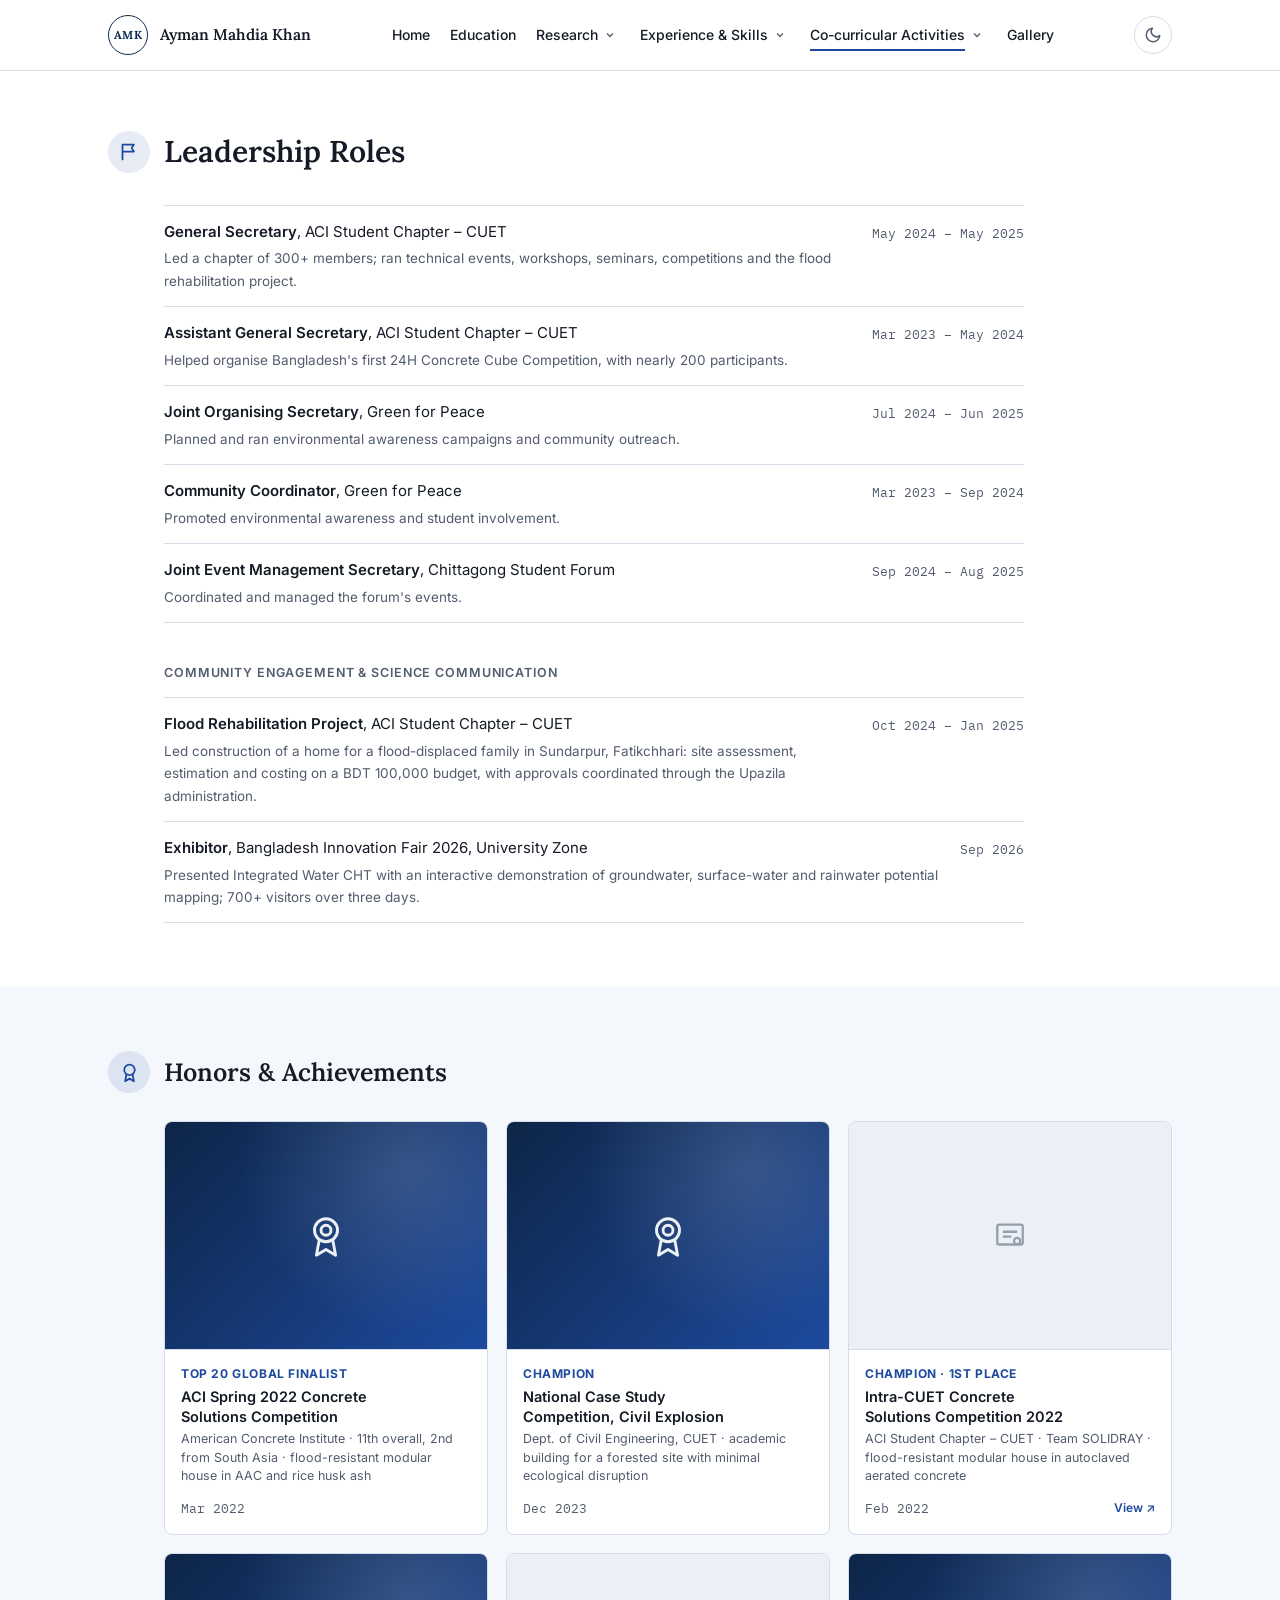
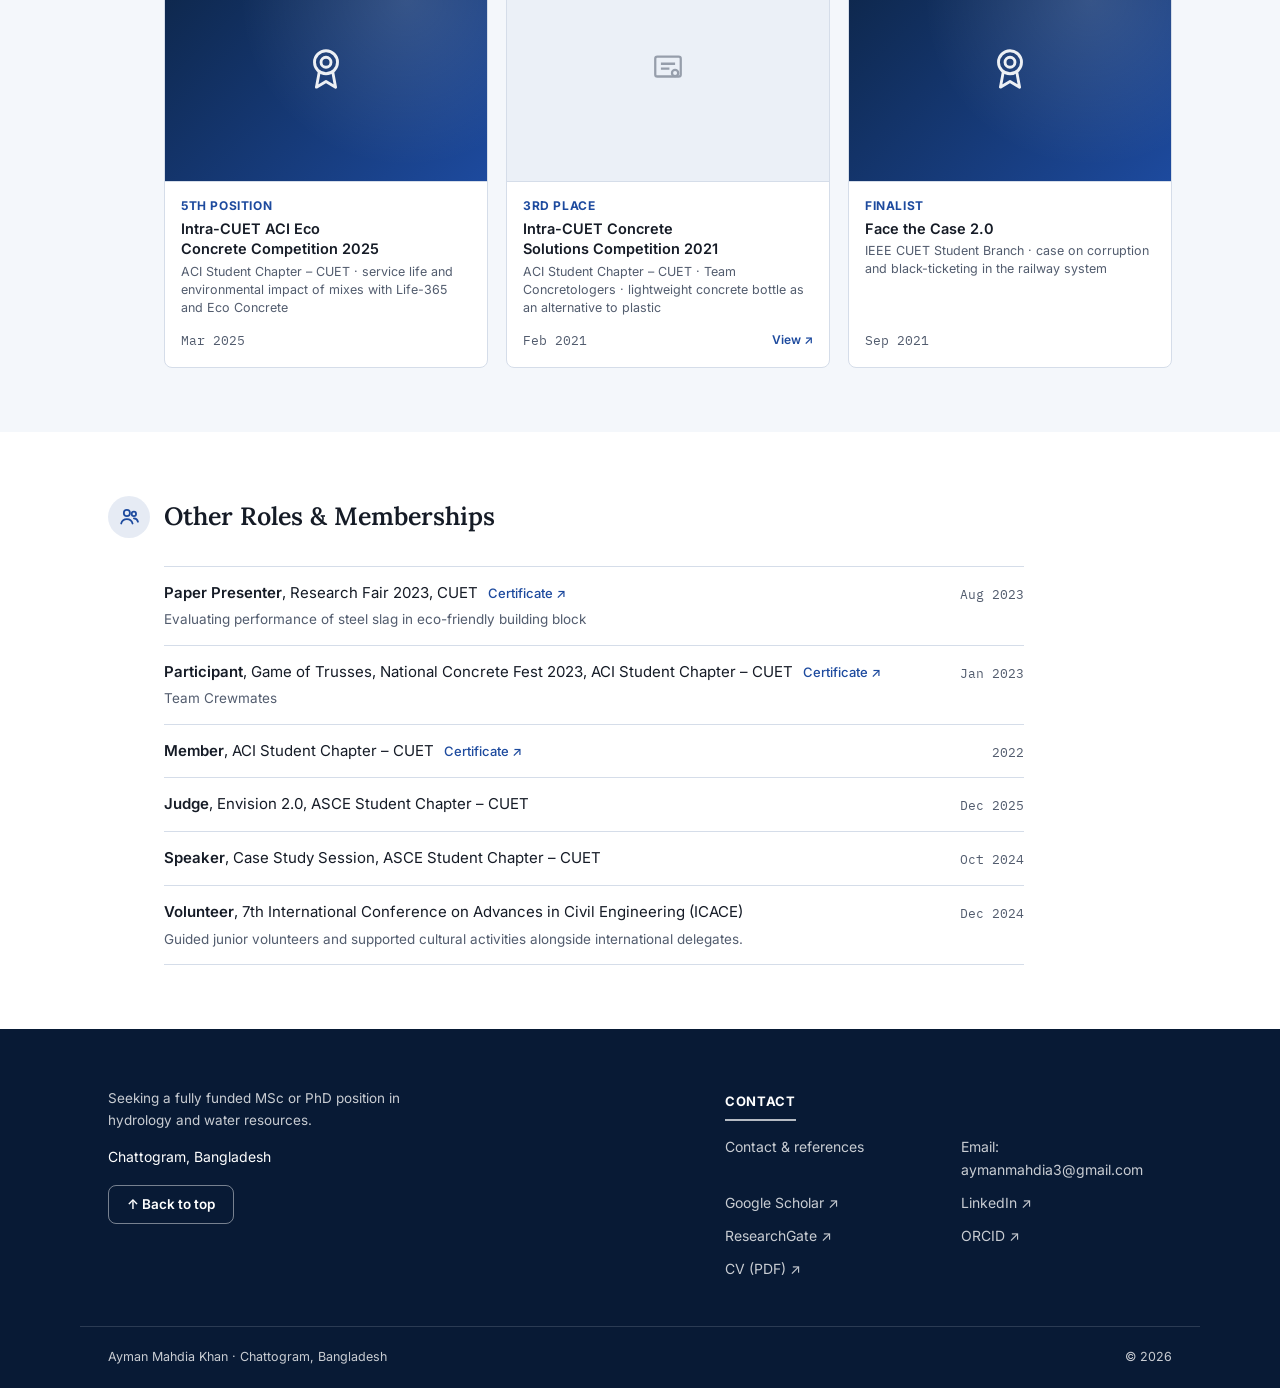
==== commit 91d087a8: "Gallery ready for personal photos; footer: drop heading, show email in Contact Co-Authored-By: Claud" ====
--- a/activities.html
+++ b/activities.html
@@ -106,16 +106,15 @@
 <footer class="footer">
   <div class="wrap foot-grid">
     <div class="foot-lead">
-      <h2>Let's talk water.</h2>
       <p>Seeking a fully funded MSc or PhD position in hydrology and water resources.</p>
-      <p class="ct">aymanmahdia3@gmail.com<br>Chattogram, Bangladesh</p>
+      <p class="ct">Chattogram, Bangladesh</p>
       <a class="btn ghost" href="#top">↑ Back to top</a>
     </div>
     <div class="foot-col">
       <h4>Contact</h4>
       <div class="foot-links">
         <a href="contact.html">Contact &amp; references</a>
-        <a href="mailto:aymanmahdia3@gmail.com">Email</a>
+        <a href="mailto:aymanmahdia3@gmail.com">Email: aymanmahdia3@gmail.com</a>
         <a href="https://scholar.google.com/citations?user=wtr1pxoAAAAJ&hl=en" target="_blank" rel="noopener">Google Scholar ↗</a>
         <a href="https://www.linkedin.com/in/amkhan27/" target="_blank" rel="noopener">LinkedIn ↗</a>
         <a href="https://www.researchgate.net/profile/Ayman-Mahdia-Khan" target="_blank" rel="noopener">ResearchGate ↗</a>
--- a/style.css
+++ b/style.css
@@ -314,6 +314,9 @@
 .honor-thumb img{z-index:1}
 
 /* gallery */
+.g-empty{max-width:760px;border:1.5px dashed var(--rule);border-radius:var(--r);padding:40px 24px;display:flex;flex-direction:column;align-items:center;gap:12px;text-align:center;color:var(--muted);background:var(--card)}
+.g-empty svg{width:36px;height:36px;color:var(--blue);opacity:.7}
+.g-empty p{margin:0;font-size:15px}
 .filters{display:flex;flex-wrap:wrap;gap:8px;margin:0 0 24px}
 .chip{font:500 13.5px/1 var(--body);padding:9px 14px;border-radius:999px;border:1px solid var(--rule);background:var(--card);color:var(--ink);cursor:pointer;display:inline-flex;align-items:center;gap:8px;transition:background .2s,border-color .2s,color .2s}
 .chip span{font-family:var(--mono);font-size:11.5px;color:var(--muted)}
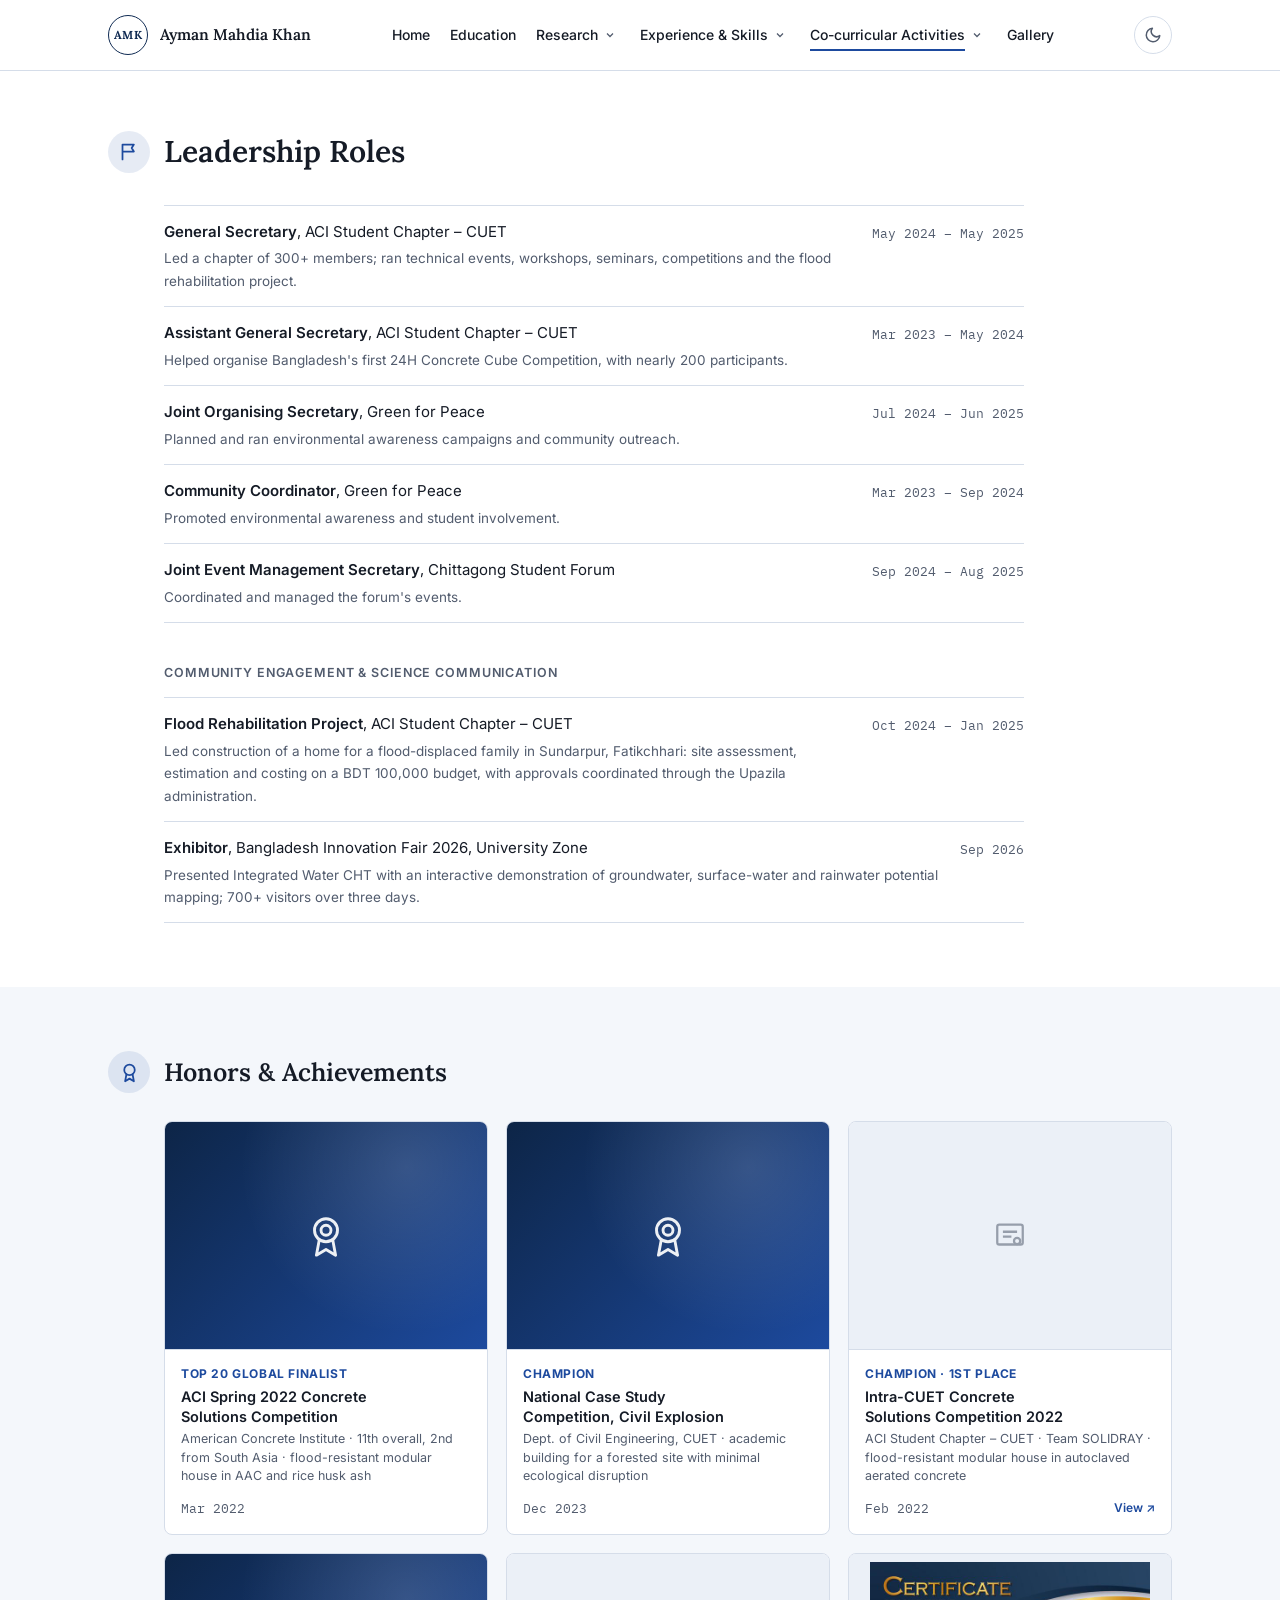
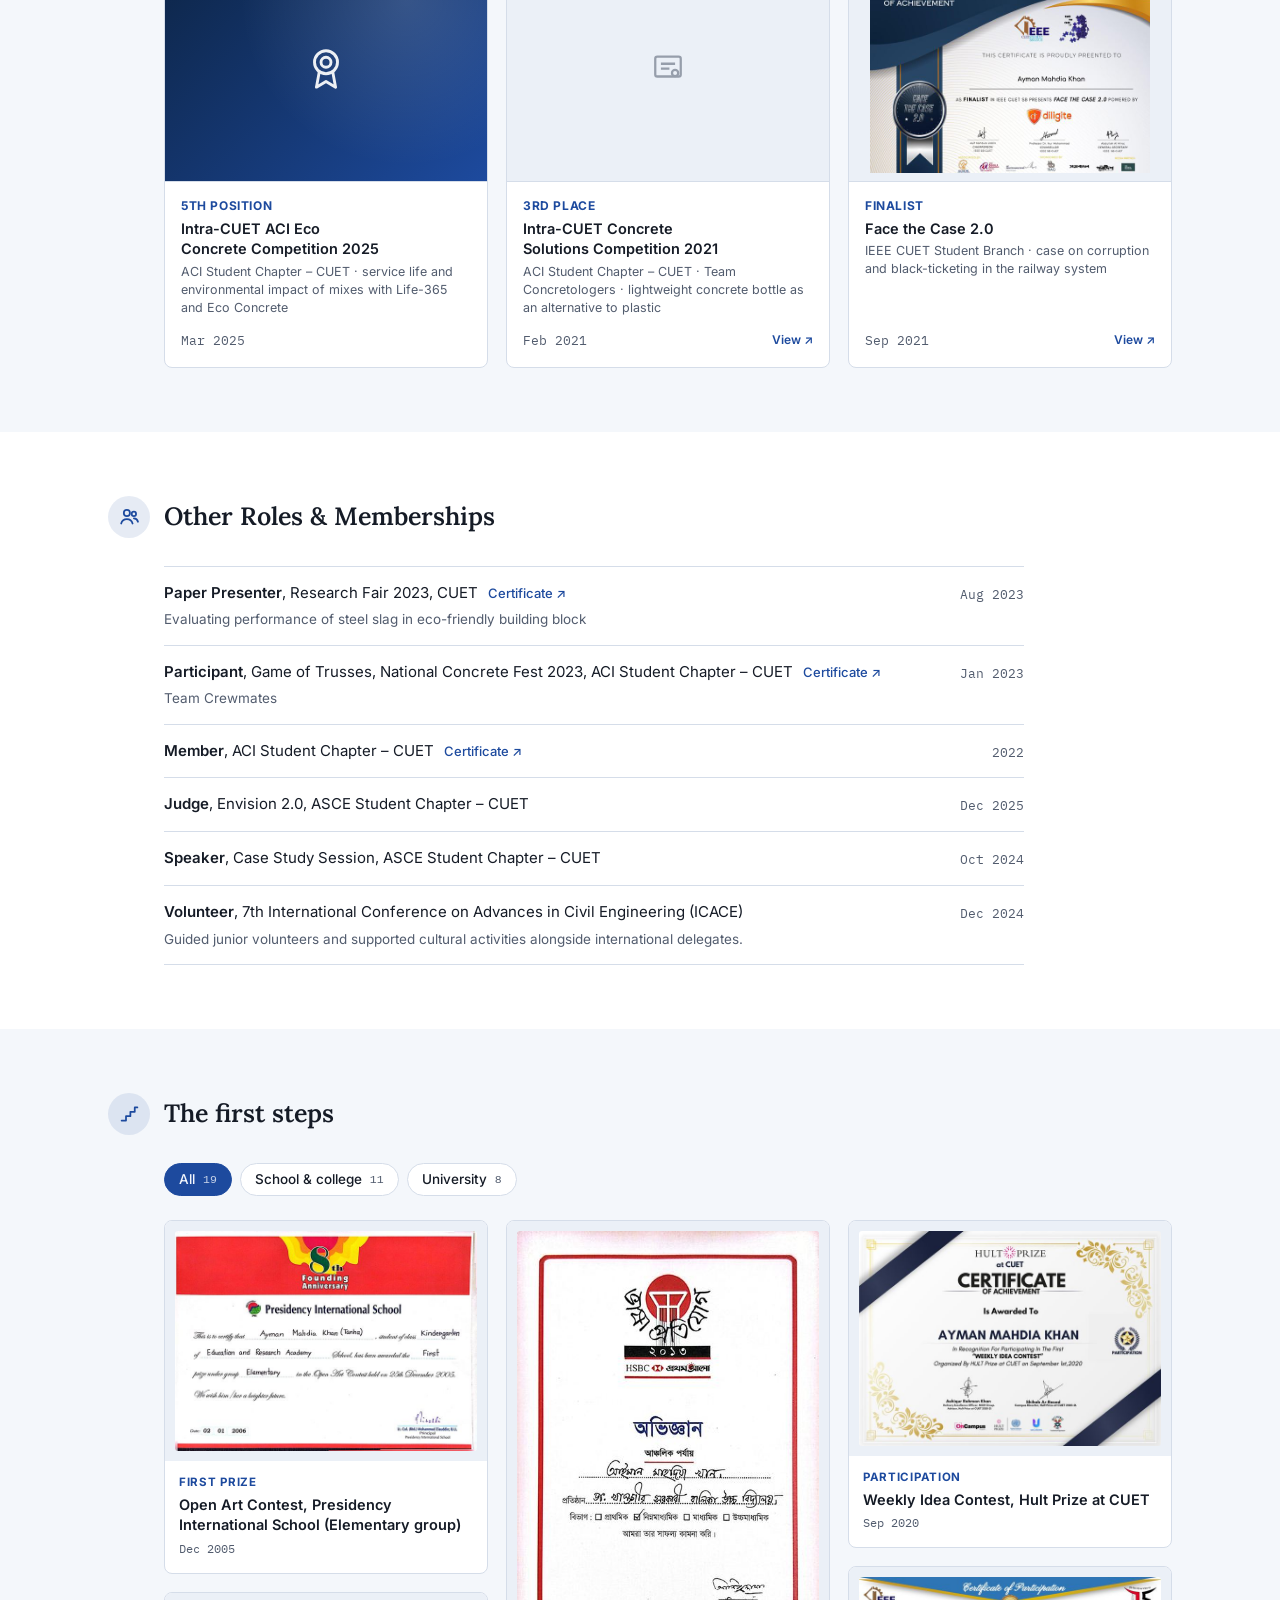
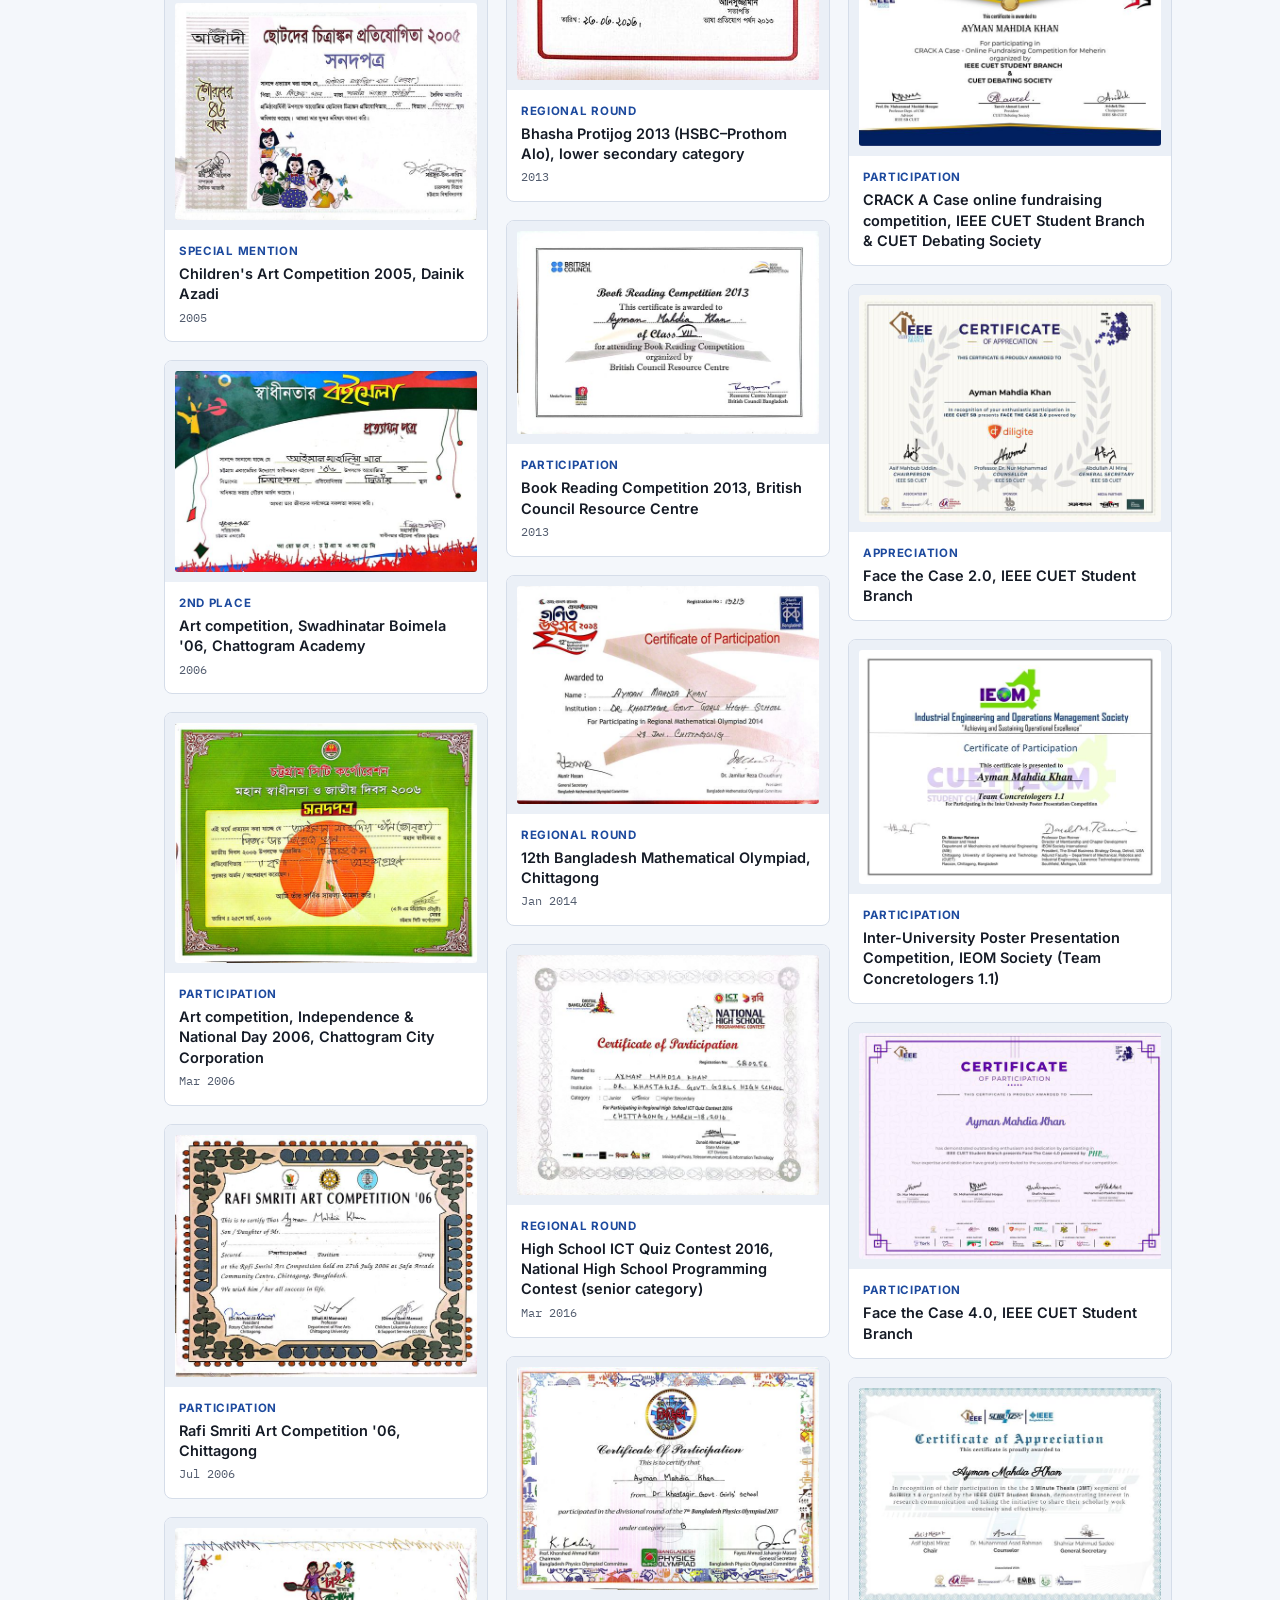
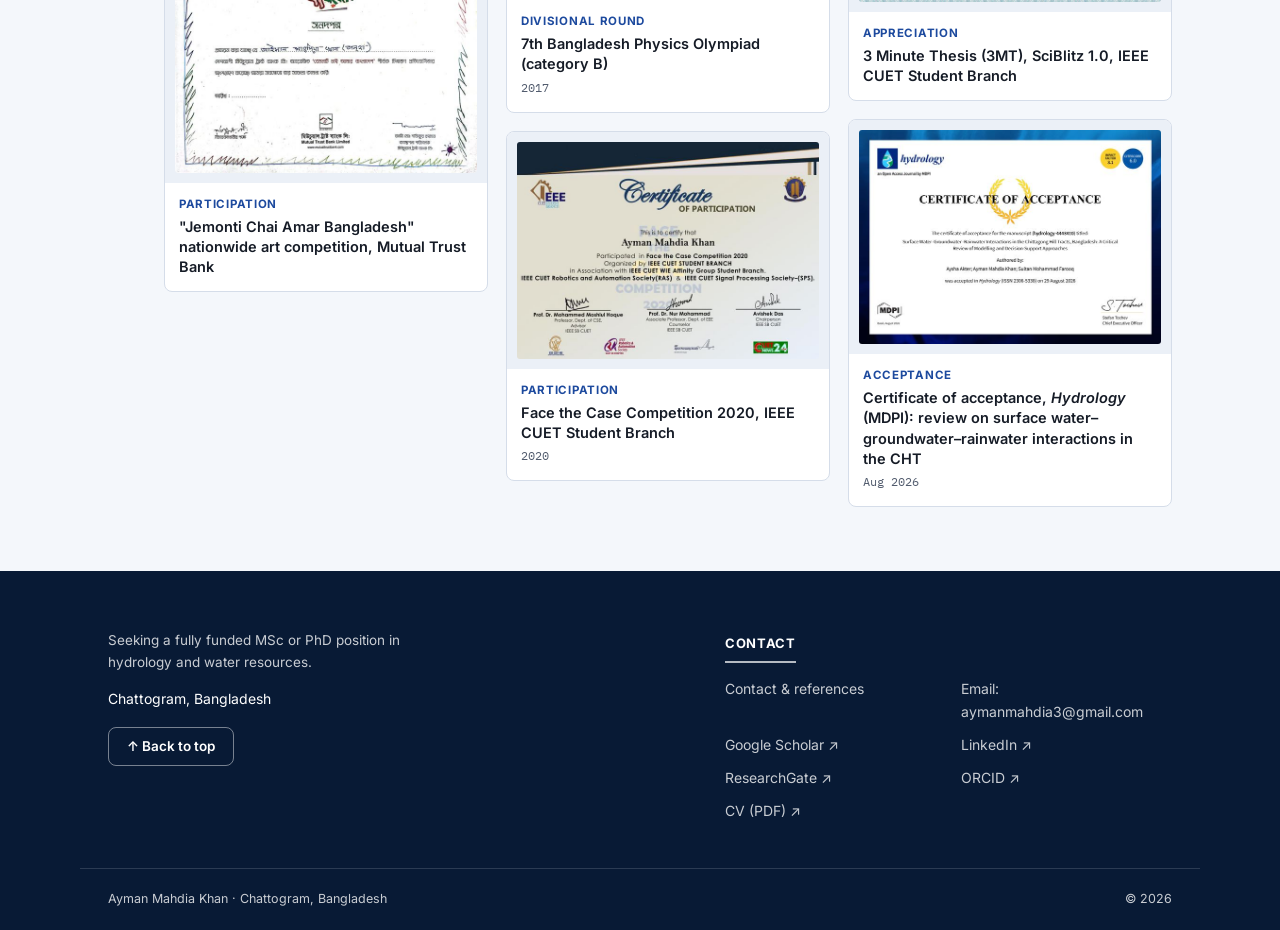
==== commit 65abed48: "Add 'The first steps' certificates section; Face the Case 2.0 certificate on its card - 19 certifica" ====
--- a/activities.html
+++ b/activities.html
@@ -9,14 +9,14 @@
 <link rel="preconnect" href="https://fonts.googleapis.com">
 <link rel="preconnect" href="https://fonts.gstatic.com" crossorigin>
 <link rel="stylesheet" href="https://fonts.googleapis.com/css2?family=Lora:wght@500;600;700&family=Inter:wght@400;500;600;700&family=IBM+Plex+Mono:wght@400;500&display=swap">
-<link rel="stylesheet" href="style.css?v=11">
+<link rel="stylesheet" href="style.css?v=12">
 <link rel="icon" href="data:image/svg+xml,%3Csvg xmlns='http://www.w3.org/2000/svg' viewBox='0 0 24 24'%3E%3Cpath fill='%231D4A9E' d='M12 2.5c-.3 0-.6.2-.8.4C9.3 5.4 5.5 10.5 5.5 14a6.5 6.5 0 0 0 13 0c0-3.5-3.8-8.6-5.7-11.1-.2-.2-.5-.4-.8-.4z'/%3E%3C/svg%3E">
 </head>
 <body id="top">
 <header class="nav">
   <div class="wrap nav-row">
     <a class="brand" href="index.html"><span class="seal"><span>AMK</span></span><span class="brand-name">Ayman Mahdia Khan</span></a>
-    <ul class="menu"><li><a href="index.html">Home</a></li><li><a href="education.html">Education</a></li><li class="has-sub"><a href="research.html">Research</a><button class="caret" type="button" aria-label="Show Research sections" aria-expanded="false"><svg viewBox="0 0 24 24" fill="none" stroke="currentColor" stroke-width="2.5"><path d="m6 9 6 6 6-6"/></svg></button><ul class="sub"><li><a href="research.html#research">Research Experience</a></li><li><a href="research.html#publications">Publications</a></li></ul></li><li class="has-sub"><a href="experience.html">Experience &amp; Skills</a><button class="caret" type="button" aria-label="Show Experience &amp; Skills sections" aria-expanded="false"><svg viewBox="0 0 24 24" fill="none" stroke="currentColor" stroke-width="2.5"><path d="m6 9 6 6 6-6"/></svg></button><ul class="sub"><li><a href="experience.html#training">Internship, Training &amp; Field Work</a></li><li><a href="experience.html#skills">Skills</a></li></ul></li><li class="has-sub"><a href="activities.html" class="active" aria-current="page">Co-curricular Activities</a><button class="caret" type="button" aria-label="Show Co-curricular Activities sections" aria-expanded="false"><svg viewBox="0 0 24 24" fill="none" stroke="currentColor" stroke-width="2.5"><path d="m6 9 6 6 6-6"/></svg></button><ul class="sub"><li><a href="activities.html#leadership">Leadership Roles</a></li><li><a href="activities.html#outreach">Community Engagement</a></li><li><a href="activities.html#honors">Honors &amp; Achievements</a></li><li><a href="activities.html#other-roles">Other Roles &amp; Memberships</a></li></ul></li><li><a href="gallery.html">Gallery</a></li></ul>
+    <ul class="menu"><li><a href="index.html">Home</a></li><li><a href="education.html">Education</a></li><li class="has-sub"><a href="research.html">Research</a><button class="caret" type="button" aria-label="Show Research sections" aria-expanded="false"><svg viewBox="0 0 24 24" fill="none" stroke="currentColor" stroke-width="2.5"><path d="m6 9 6 6 6-6"/></svg></button><ul class="sub"><li><a href="research.html#research">Research Experience</a></li><li><a href="research.html#publications">Publications</a></li></ul></li><li class="has-sub"><a href="experience.html">Experience &amp; Skills</a><button class="caret" type="button" aria-label="Show Experience &amp; Skills sections" aria-expanded="false"><svg viewBox="0 0 24 24" fill="none" stroke="currentColor" stroke-width="2.5"><path d="m6 9 6 6 6-6"/></svg></button><ul class="sub"><li><a href="experience.html#training">Internship, Training &amp; Field Work</a></li><li><a href="experience.html#skills">Skills</a></li></ul></li><li class="has-sub"><a href="activities.html" class="active" aria-current="page">Co-curricular Activities</a><button class="caret" type="button" aria-label="Show Co-curricular Activities sections" aria-expanded="false"><svg viewBox="0 0 24 24" fill="none" stroke="currentColor" stroke-width="2.5"><path d="m6 9 6 6 6-6"/></svg></button><ul class="sub"><li><a href="activities.html#leadership">Leadership Roles</a></li><li><a href="activities.html#outreach">Community Engagement</a></li><li><a href="activities.html#honors">Honors &amp; Achievements</a></li><li><a href="activities.html#other-roles">Other Roles &amp; Memberships</a></li><li><a href="activities.html#first-steps">The first steps</a></li></ul></li><li><a href="gallery.html">Gallery</a></li></ul>
     <div class="nav-tools">
       <button class="round-btn" id="themeBtn" type="button" aria-label="Switch light or dark theme">
         <svg class="moon" viewBox="0 0 24 24" fill="none" stroke="currentColor" stroke-width="2" stroke-linecap="round" stroke-linejoin="round"><path d="M21 12.8A9 9 0 1 1 11.2 3a7 7 0 0 0 9.8 9.8z"/></svg>
@@ -27,7 +27,7 @@
       </button>
     </div>
   </div>
-  <nav class="mobile" id="mobileMenu" hidden aria-label="Site"><div class="wrap"><ul><li><a href="index.html">Home</a></li><li><a href="education.html">Education</a></li><li><a href="research.html">Research</a><div class="m-sub"><a href="research.html#research">Research Experience</a><a href="research.html#publications">Publications</a></div></li><li><a href="experience.html">Experience &amp; Skills</a><div class="m-sub"><a href="experience.html#training">Internship, Training &amp; Field Work</a><a href="experience.html#skills">Skills</a></div></li><li><a href="activities.html" class="active" aria-current="page">Co-curricular Activities</a><div class="m-sub"><a href="activities.html#leadership">Leadership Roles</a><a href="activities.html#outreach">Community Engagement</a><a href="activities.html#honors">Honors &amp; Achievements</a><a href="activities.html#other-roles">Other Roles &amp; Memberships</a></div></li><li><a href="gallery.html">Gallery</a></li></ul></div></nav>
+  <nav class="mobile" id="mobileMenu" hidden aria-label="Site"><div class="wrap"><ul><li><a href="index.html">Home</a></li><li><a href="education.html">Education</a></li><li><a href="research.html">Research</a><div class="m-sub"><a href="research.html#research">Research Experience</a><a href="research.html#publications">Publications</a></div></li><li><a href="experience.html">Experience &amp; Skills</a><div class="m-sub"><a href="experience.html#training">Internship, Training &amp; Field Work</a><a href="experience.html#skills">Skills</a></div></li><li><a href="activities.html" class="active" aria-current="page">Co-curricular Activities</a><div class="m-sub"><a href="activities.html#leadership">Leadership Roles</a><a href="activities.html#outreach">Community Engagement</a><a href="activities.html#honors">Honors &amp; Achievements</a><a href="activities.html#other-roles">Other Roles &amp; Memberships</a><a href="activities.html#first-steps">The first steps</a></div></li><li><a href="gallery.html">Gallery</a></li></ul></div></nav>
 </header>
 <main>
 
@@ -75,8 +75,8 @@
         <div class="honor-body"><span class="rank">5th Position</span><h3>Intra-CUET ACI Eco Concrete Competition 2025</h3><span class="by">ACI Student Chapter – CUET · service life and environmental impact of mixes with Life-365 and Eco Concrete</span><div class="honor-foot"><span class="when">Mar 2025</span></div></div></article>
       <a class="honor" href="https://drive.google.com/file/d/1UaObdwzZlqx4oHN5eny5GnplooSfKQ1D/view" target="_blank" rel="noopener"><div class="honor-thumb"><svg viewBox="0 0 24 24" fill="none" stroke="currentColor" stroke-width="1.6"><rect x="3" y="4" width="18" height="14" rx="1.5"/><path d="M7 9h10M7 12.5h6"/><circle cx="17" cy="15.5" r="2.2"/></svg><img src="https://drive.google.com/thumbnail?id=1UaObdwzZlqx4oHN5eny5GnplooSfKQ1D&sz=w800" alt="Intra-CUET Concrete Solutions Competition 2021 certificate" loading="lazy" referrerpolicy="no-referrer"></div>
         <div class="honor-body"><span class="rank">3rd Place</span><h3>Intra-CUET Concrete Solutions Competition 2021</h3><span class="by">ACI Student Chapter – CUET · Team Concretologers · lightweight concrete bottle as an alternative to plastic</span><div class="honor-foot"><span class="when">Feb 2021</span><span class="view">View ↗</span></div></div></a>
-      <article class="honor"><div class="honor-thumb plain"><svg viewBox="0 0 24 24" fill="none" stroke="currentColor" stroke-width="1.5" stroke-linecap="round" stroke-linejoin="round"><circle cx="12" cy="9" r="6"/><circle cx="12" cy="9" r="2.6"/><path d="m8.5 14-1.5 8 5-3 5 3-1.5-8"/></svg></div>
-        <div class="honor-body"><span class="rank">Finalist</span><h3>Face the Case 2.0</h3><span class="by">IEEE CUET Student Branch · case on corruption and black-ticketing in the railway system</span><div class="honor-foot"><span class="when">Sep 2021</span></div></div></article>
+      <a class="honor" href="certs/ftc-2-finalist.jpg" target="_blank" rel="noopener"><div class="honor-thumb"><svg viewBox="0 0 24 24" fill="none" stroke="currentColor" stroke-width="1.6"><rect x="3" y="4" width="18" height="14" rx="1.5"/><path d="M7 9h10M7 12.5h6"/><circle cx="17" cy="15.5" r="2.2"/></svg><img src="certs/ftc-2-finalist-sm.jpg" alt="Face the Case 2.0 finalist certificate" loading="lazy"></div>
+        <div class="honor-body"><span class="rank">Finalist</span><h3>Face the Case 2.0</h3><span class="by">IEEE CUET Student Branch · case on corruption and black-ticketing in the railway system</span><div class="honor-foot"><span class="when">Sep 2021</span><span class="view">View ↗</span></div></div></a>
     </div>
   </div>
 </section>
@@ -101,7 +101,146 @@
   </div>
 </section>
 
-
+<section class="section tint" id="first-steps">
+  <div class="wrap">
+    <div class="sec-head">
+      <span class="badge"><svg viewBox="0 0 24 24" fill="none" stroke="currentColor" stroke-width="2" stroke-linecap="round" stroke-linejoin="round"><path d="M3 20h5v-5h5v-5h5V5h3"/></svg></span>
+      <h2>The first steps</h2>
+    </div>
+    <div class="indent">
+      <div class="filters" role="group" aria-label="Filter the certificates">
+        <button class="chip" type="button" data-filter="all" aria-pressed="true">All <span>19</span></button>
+        <button class="chip" type="button" data-filter="school" aria-pressed="false">School &amp; college <span>11</span></button>
+        <button class="chip" type="button" data-filter="university" aria-pressed="false">University <span>8</span></button>
+      </div>
+      <div class="gallery">
+      <figure class="g-item" data-kind="school">
+        <button class="g-open" type="button" data-full="certs/art-presidency-2005.jpg" data-view="certs/art-presidency-2005.jpg" aria-label="View larger: Open Art Contest, Presidency International School (Elementary group) certificate">
+          <img src="certs/art-presidency-2005-sm.jpg" alt="Open Art Contest, Presidency International School (Elementary group) certificate" width="1600" height="1164" loading="lazy">
+        </button>
+        <figcaption><span class="g-kind">First prize</span><span class="g-title">Open Art Contest, Presidency International School (Elementary group)</span><span class="g-when">Dec 2005</span></figcaption>
+      </figure>
+      <figure class="g-item" data-kind="school">
+        <button class="g-open" type="button" data-full="certs/art-azadi-2005.jpg" data-view="certs/art-azadi-2005.jpg" aria-label="View larger: Children's Art Competition 2005, Dainik Azadi certificate">
+          <img src="certs/art-azadi-2005-sm.jpg" alt="Children's Art Competition 2005, Dainik Azadi certificate" width="1600" height="1154" loading="lazy">
+        </button>
+        <figcaption><span class="g-kind">Special mention</span><span class="g-title">Children's Art Competition 2005, Dainik Azadi</span><span class="g-when">2005</span></figcaption>
+      </figure>
+      <figure class="g-item" data-kind="school">
+        <button class="g-open" type="button" data-full="certs/art-boimela-2006.jpg" data-view="certs/art-boimela-2006.jpg" aria-label="View larger: Art competition, Swadhinatar Boimela '06, Chattogram Academy certificate">
+          <img src="certs/art-boimela-2006-sm.jpg" alt="Art competition, Swadhinatar Boimela '06, Chattogram Academy certificate" width="1280" height="850" loading="lazy">
+        </button>
+        <figcaption><span class="g-kind">2nd place</span><span class="g-title">Art competition, Swadhinatar Boimela '06, Chattogram Academy</span><span class="g-when">2006</span></figcaption>
+      </figure>
+      <figure class="g-item" data-kind="school">
+        <button class="g-open" type="button" data-full="certs/art-ccc-2006.jpg" data-view="certs/art-ccc-2006.jpg" aria-label="View larger: Art competition, Independence and National Day 2006, Chattogram City Corporation certificate">
+          <img src="certs/art-ccc-2006-sm.jpg" alt="Art competition, Independence and National Day 2006, Chattogram City Corporation certificate" width="1600" height="1269" loading="lazy">
+        </button>
+        <figcaption><span class="g-kind">Participation</span><span class="g-title">Art competition, Independence &amp; National Day 2006, Chattogram City Corporation</span><span class="g-when">Mar 2006</span></figcaption>
+      </figure>
+      <figure class="g-item" data-kind="school">
+        <button class="g-open" type="button" data-full="certs/art-rafi-2006.jpg" data-view="certs/art-rafi-2006.jpg" aria-label="View larger: Rafi Smriti Art Competition '06, Chittagong certificate">
+          <img src="certs/art-rafi-2006-sm.jpg" alt="Rafi Smriti Art Competition '06, Chittagong certificate" width="1600" height="1283" loading="lazy">
+        </button>
+        <figcaption><span class="g-kind">Participation</span><span class="g-title">Rafi Smriti Art Competition '06, Chittagong</span><span class="g-when">Jul 2006</span></figcaption>
+      </figure>
+      <figure class="g-item" data-kind="school">
+        <button class="g-open" type="button" data-full="certs/art-mtb.jpg" data-view="certs/art-mtb.jpg" aria-label="View larger: "Jemonti Chai Amar Bangladesh" nationwide art competition, Mutual Trust Bank certificate">
+          <img src="certs/art-mtb-sm.jpg" alt=""Jemonti Chai Amar Bangladesh" nationwide art competition, Mutual Trust Bank certificate" width="1600" height="1296" loading="lazy">
+        </button>
+        <figcaption><span class="g-kind">Participation</span><span class="g-title">"Jemonti Chai Amar Bangladesh" nationwide art competition, Mutual Trust Bank</span></figcaption>
+      </figure>
+      <figure class="g-item" data-kind="school">
+        <button class="g-open" type="button" data-full="certs/bhasha-protijog-2013.jpg" data-view="certs/bhasha-protijog-2013.jpg" aria-label="View larger: Bhasha Protijog 2013 (HSBC–Prothom Alo), lower secondary category certificate">
+          <img src="certs/bhasha-protijog-2013-sm.jpg" alt="Bhasha Protijog 2013 (HSBC–Prothom Alo), lower secondary category certificate" width="1078" height="1600" loading="lazy">
+        </button>
+        <figcaption><span class="g-kind">Regional round</span><span class="g-title">Bhasha Protijog 2013 (HSBC–Prothom Alo), lower secondary category</span><span class="g-when">2013</span></figcaption>
+      </figure>
+      <figure class="g-item" data-kind="school">
+        <button class="g-open" type="button" data-full="certs/british-council-2013.jpg" data-view="certs/british-council-2013.jpg" aria-label="View larger: Book Reading Competition 2013, British Council Resource Centre certificate">
+          <img src="certs/british-council-2013-sm.jpg" alt="Book Reading Competition 2013, British Council Resource Centre certificate" width="1600" height="1078" loading="lazy">
+        </button>
+        <figcaption><span class="g-kind">Participation</span><span class="g-title">Book Reading Competition 2013, British Council Resource Centre</span><span class="g-when">2013</span></figcaption>
+      </figure>
+      <figure class="g-item" data-kind="school">
+        <button class="g-open" type="button" data-full="certs/math-olympiad-2014.jpg" data-view="certs/math-olympiad-2014.jpg" aria-label="View larger: 12th Bangladesh Mathematical Olympiad, Chittagong certificate">
+          <img src="certs/math-olympiad-2014-sm.jpg" alt="12th Bangladesh Mathematical Olympiad, Chittagong certificate" width="1600" height="1155" loading="lazy">
+        </button>
+        <figcaption><span class="g-kind">Regional round</span><span class="g-title">12th Bangladesh Mathematical Olympiad, Chittagong</span><span class="g-when">Jan 2014</span></figcaption>
+      </figure>
+      <figure class="g-item" data-kind="school">
+        <button class="g-open" type="button" data-full="certs/ict-quiz-2016.jpg" data-view="certs/ict-quiz-2016.jpg" aria-label="View larger: High School ICT Quiz Contest 2016, National High School Programming Contest (senior category) certificate">
+          <img src="certs/ict-quiz-2016-sm.jpg" alt="High School ICT Quiz Contest 2016, National High School Programming Contest (senior category) certificate" width="1600" height="1269" loading="lazy">
+        </button>
+        <figcaption><span class="g-kind">Regional round</span><span class="g-title">High School ICT Quiz Contest 2016, National High School Programming Contest (senior category)</span><span class="g-when">Mar 2016</span></figcaption>
+      </figure>
+      <figure class="g-item" data-kind="school">
+        <button class="g-open" type="button" data-full="certs/physics-olympiad-2017.jpg" data-view="certs/physics-olympiad-2017.jpg" aria-label="View larger: 7th Bangladesh Physics Olympiad (category B) certificate">
+          <img src="certs/physics-olympiad-2017-sm.jpg" alt="7th Bangladesh Physics Olympiad (category B) certificate" width="1600" height="1186" loading="lazy">
+        </button>
+        <figcaption><span class="g-kind">Divisional round</span><span class="g-title">7th Bangladesh Physics Olympiad (category B)</span><span class="g-when">2017</span></figcaption>
+      </figure>
+      <figure class="g-item" data-kind="university">
+        <button class="g-open" type="button" data-full="certs/ftc-1-2020.jpg" data-view="certs/ftc-1-2020.jpg" aria-label="View larger: Face the Case Competition 2020, IEEE CUET Student Branch certificate">
+          <img src="certs/ftc-1-2020-sm.jpg" alt="Face the Case Competition 2020, IEEE CUET Student Branch certificate" width="1600" height="1149" loading="lazy">
+        </button>
+        <figcaption><span class="g-kind">Participation</span><span class="g-title">Face the Case Competition 2020, IEEE CUET Student Branch</span><span class="g-when">2020</span></figcaption>
+      </figure>
+      <figure class="g-item" data-kind="university">
+        <button class="g-open" type="button" data-full="certs/hult-prize-2020.jpg" data-view="certs/hult-prize-2020.jpg" aria-label="View larger: Weekly Idea Contest, Hult Prize at CUET certificate">
+          <img src="certs/hult-prize-2020-sm.jpg" alt="Weekly Idea Contest, Hult Prize at CUET certificate" width="1600" height="1134" loading="lazy">
+        </button>
+        <figcaption><span class="g-kind">Participation</span><span class="g-title">Weekly Idea Contest, Hult Prize at CUET</span><span class="g-when">Sep 2020</span></figcaption>
+      </figure>
+      <figure class="g-item" data-kind="university">
+        <button class="g-open" type="button" data-full="certs/crack-a-case.jpg" data-view="certs/crack-a-case.jpg" aria-label="View larger: CRACK A Case online fundraising competition, IEEE CUET Student Branch and CUET Debating Society certificate">
+          <img src="certs/crack-a-case-sm.jpg" alt="CRACK A Case online fundraising competition, IEEE CUET Student Branch and CUET Debating Society certificate" width="1600" height="901" loading="lazy">
+        </button>
+        <figcaption><span class="g-kind">Participation</span><span class="g-title">CRACK A Case online fundraising competition, IEEE CUET Student Branch &amp; CUET Debating Society</span></figcaption>
+      </figure>
+      <figure class="g-item" data-kind="university">
+        <button class="g-open" type="button" data-full="certs/ftc-2-appreciation.jpg" data-view="certs/ftc-2-appreciation.jpg" aria-label="View larger: Face the Case 2.0, IEEE CUET Student Branch certificate">
+          <img src="certs/ftc-2-appreciation-sm.jpg" alt="Face the Case 2.0, IEEE CUET Student Branch certificate" width="1600" height="1200" loading="lazy">
+        </button>
+        <figcaption><span class="g-kind">Appreciation</span><span class="g-title">Face the Case 2.0, IEEE CUET Student Branch</span></figcaption>
+      </figure>
+      <figure class="g-item" data-kind="university">
+        <button class="g-open" type="button" data-full="certs/ieom-poster.jpg" data-view="certs/ieom-poster.jpg" aria-label="View larger: Inter-University Poster Presentation Competition, IEOM Society (Team Concretologers 1.1) certificate">
+          <img src="certs/ieom-poster-sm.jpg" alt="Inter-University Poster Presentation Competition, IEOM Society (Team Concretologers 1.1) certificate" width="1600" height="1237" loading="lazy">
+        </button>
+        <figcaption><span class="g-kind">Participation</span><span class="g-title">Inter-University Poster Presentation Competition, IEOM Society (Team Concretologers 1.1)</span></figcaption>
+      </figure>
+      <figure class="g-item" data-kind="university">
+        <button class="g-open" type="button" data-full="certs/ftc-4.jpg" data-view="certs/ftc-4.jpg" aria-label="View larger: Face the Case 4.0, IEEE CUET Student Branch certificate">
+          <img src="certs/ftc-4-sm.jpg" alt="Face the Case 4.0, IEEE CUET Student Branch certificate" width="1600" height="1200" loading="lazy">
+        </button>
+        <figcaption><span class="g-kind">Participation</span><span class="g-title">Face the Case 4.0, IEEE CUET Student Branch</span></figcaption>
+      </figure>
+      <figure class="g-item" data-kind="university">
+        <button class="g-open" type="button" data-full="certs/sciblitz-3mt.jpg" data-view="certs/sciblitz-3mt.jpg" aria-label="View larger: 3 Minute Thesis (3MT), SciBlitz 1.0, IEEE CUET Student Branch certificate">
+          <img src="certs/sciblitz-3mt-sm.jpg" alt="3 Minute Thesis (3MT), SciBlitz 1.0, IEEE CUET Student Branch certificate" width="1600" height="1131" loading="lazy">
+        </button>
+        <figcaption><span class="g-kind">Appreciation</span><span class="g-title">3 Minute Thesis (3MT), SciBlitz 1.0, IEEE CUET Student Branch</span></figcaption>
+      </figure>
+      <figure class="g-item" data-kind="university">
+        <button class="g-open" type="button" data-full="certs/hydrology-acceptance-2026.jpg" data-view="certs/hydrology-acceptance-2026.jpg" aria-label="View larger: Certificate of acceptance, Hydrology (MDPI): review on surface water–groundwater–rainwater interactions in the CHT certificate">
+          <img src="certs/hydrology-acceptance-2026-sm.jpg" alt="Certificate of acceptance, Hydrology (MDPI): review on surface water–groundwater–rainwater interactions in the CHT certificate" width="1600" height="1133" loading="lazy">
+        </button>
+        <figcaption><span class="g-kind">Acceptance</span><span class="g-title">Certificate of acceptance, <i>Hydrology</i> (MDPI): review on surface water–groundwater–rainwater interactions in the CHT</span><span class="g-when">Aug 2026</span></figcaption>
+      </figure>
+      </div>
+    </div>
+  </div>
+</section>
+<div class="lightbox" id="lightbox" role="dialog" aria-modal="true" aria-label="Certificate viewer" hidden>
+  <button class="lb-btn lb-close" type="button" aria-label="Close viewer"><svg viewBox="0 0 24 24" fill="none" stroke="currentColor" stroke-width="2" stroke-linecap="round"><path d="M6 6l12 12M18 6 6 18"/></svg></button>
+  <button class="lb-btn lb-prev" type="button" aria-label="Previous image"><svg viewBox="0 0 24 24" fill="none" stroke="currentColor" stroke-width="2" stroke-linecap="round" stroke-linejoin="round"><path d="m15 6-6 6 6 6"/></svg></button>
+  <figure class="lb-fig">
+    <img id="lbImg" alt="">
+    <figcaption><span id="lbCap"></span><span class="lb-meta"><span id="lbCount"></span> · <a id="lbLink" href="#" target="_blank" rel="noopener">Open full size ↗</a></span></figcaption>
+  </figure>
+  <button class="lb-btn lb-next" type="button" aria-label="Next image"><svg viewBox="0 0 24 24" fill="none" stroke="currentColor" stroke-width="2" stroke-linecap="round" stroke-linejoin="round"><path d="m9 6 6 6-6 6"/></svg></button>
+</div>
 </main>
 <footer class="footer">
   <div class="wrap foot-grid">
@@ -125,6 +264,6 @@
   </div>
   <div class="foot-bottom"><span>Ayman Mahdia Khan · Chattogram, Bangladesh</span><span>© 2026</span></div>
 </footer>
-<script src="site.js?v=11"></script>
+<script src="site.js?v=12"></script>
 </body>
 </html>
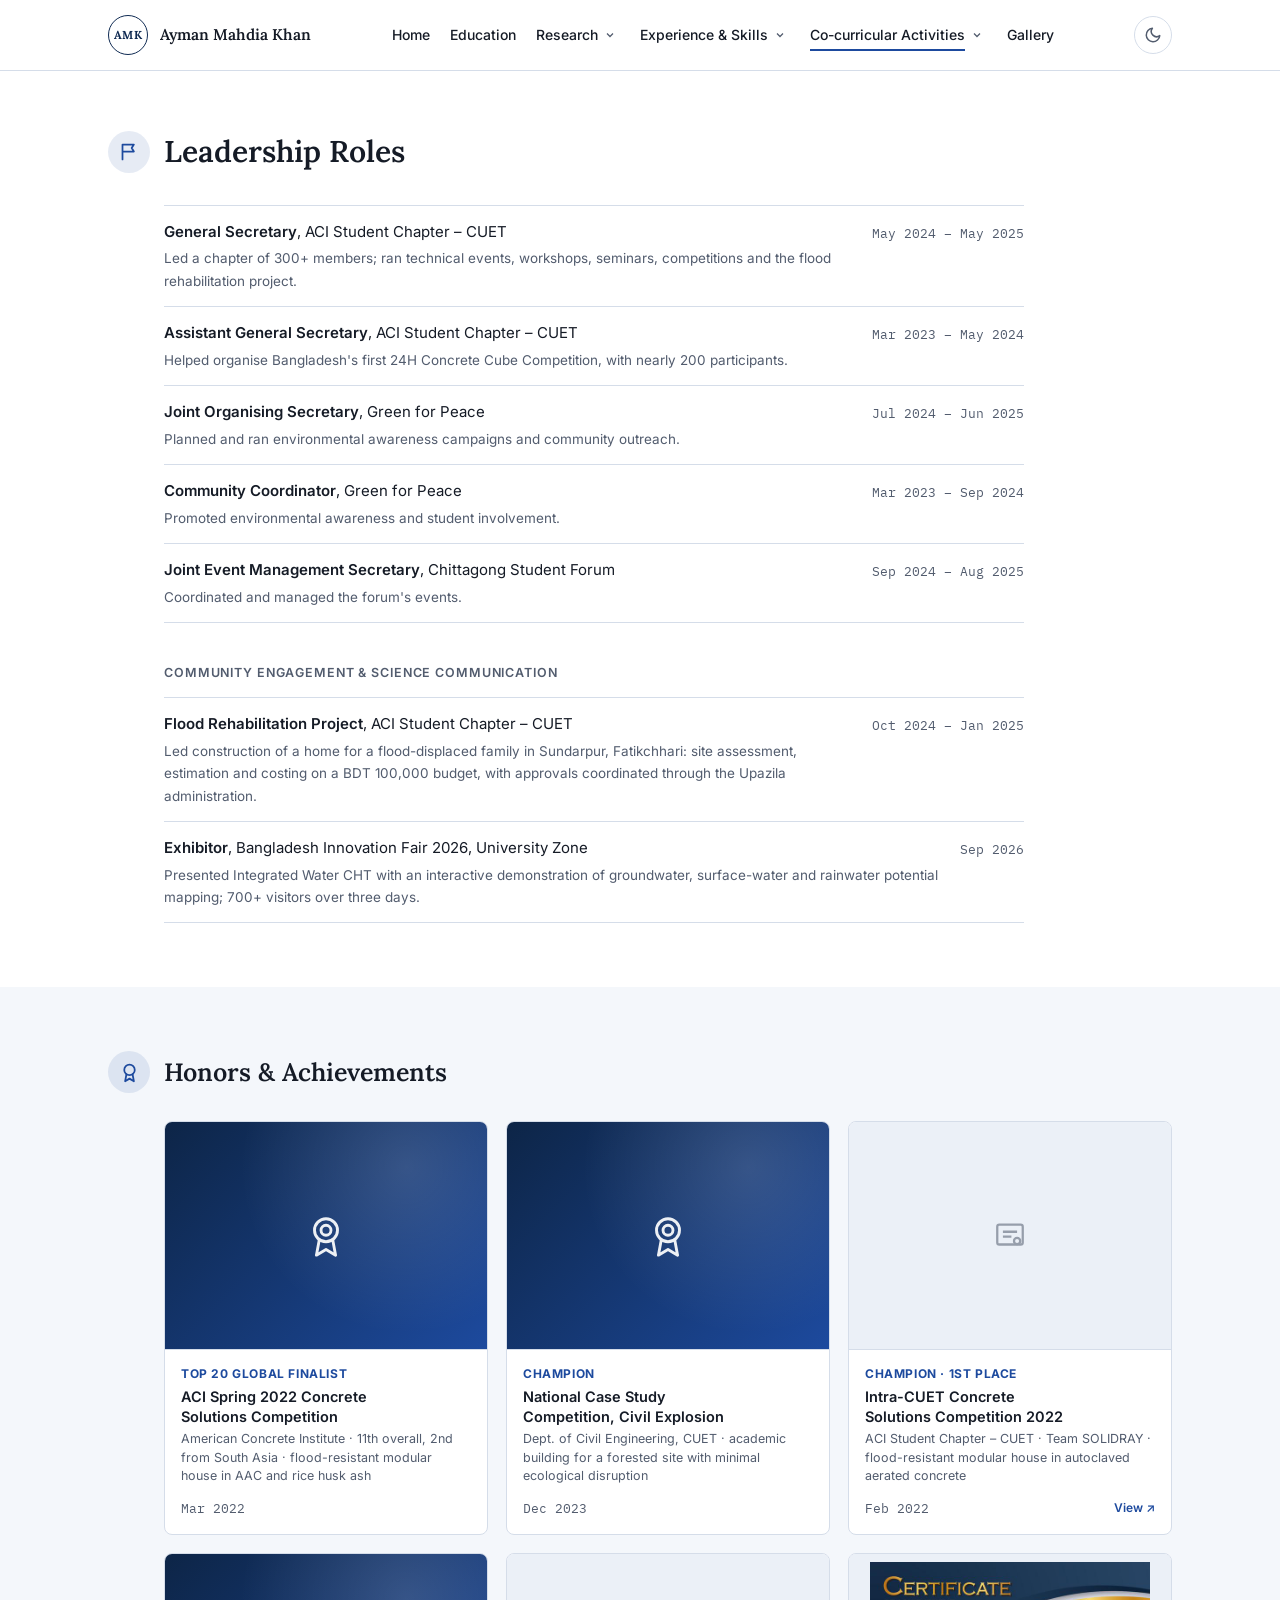
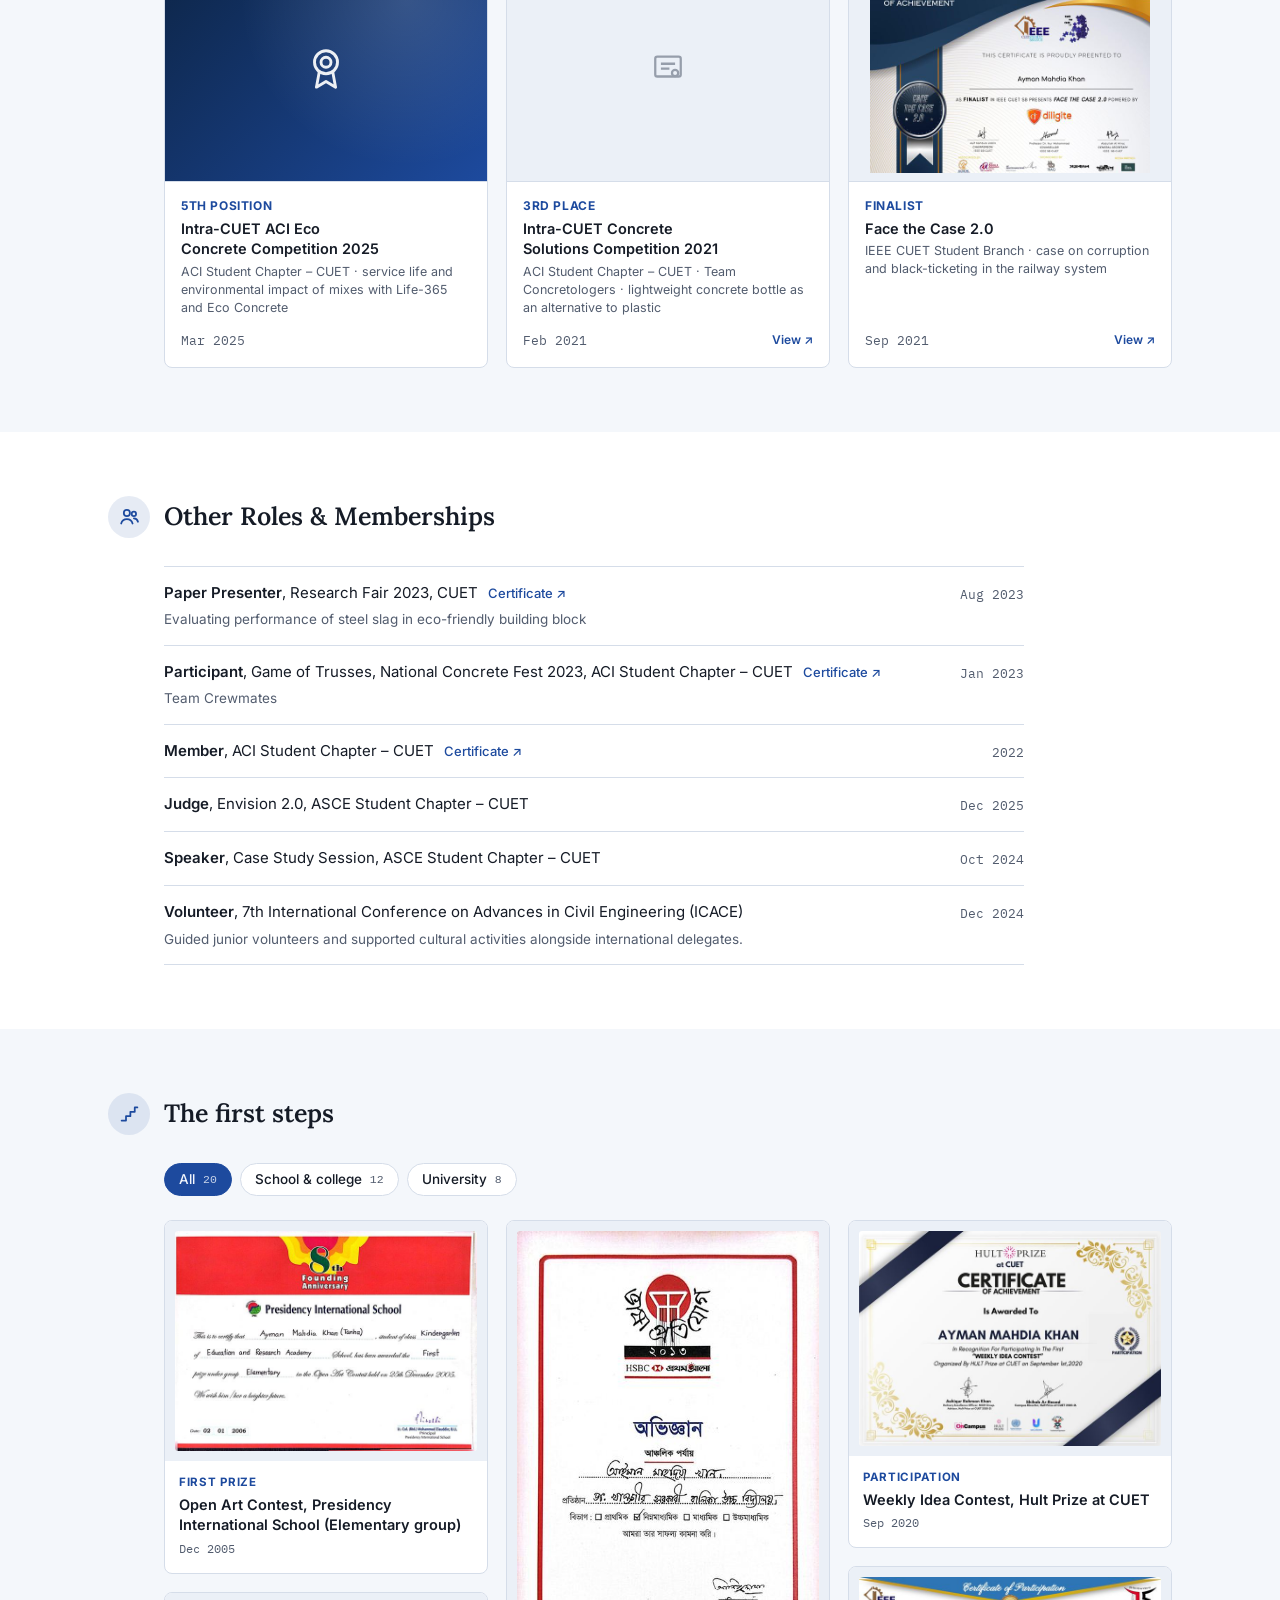
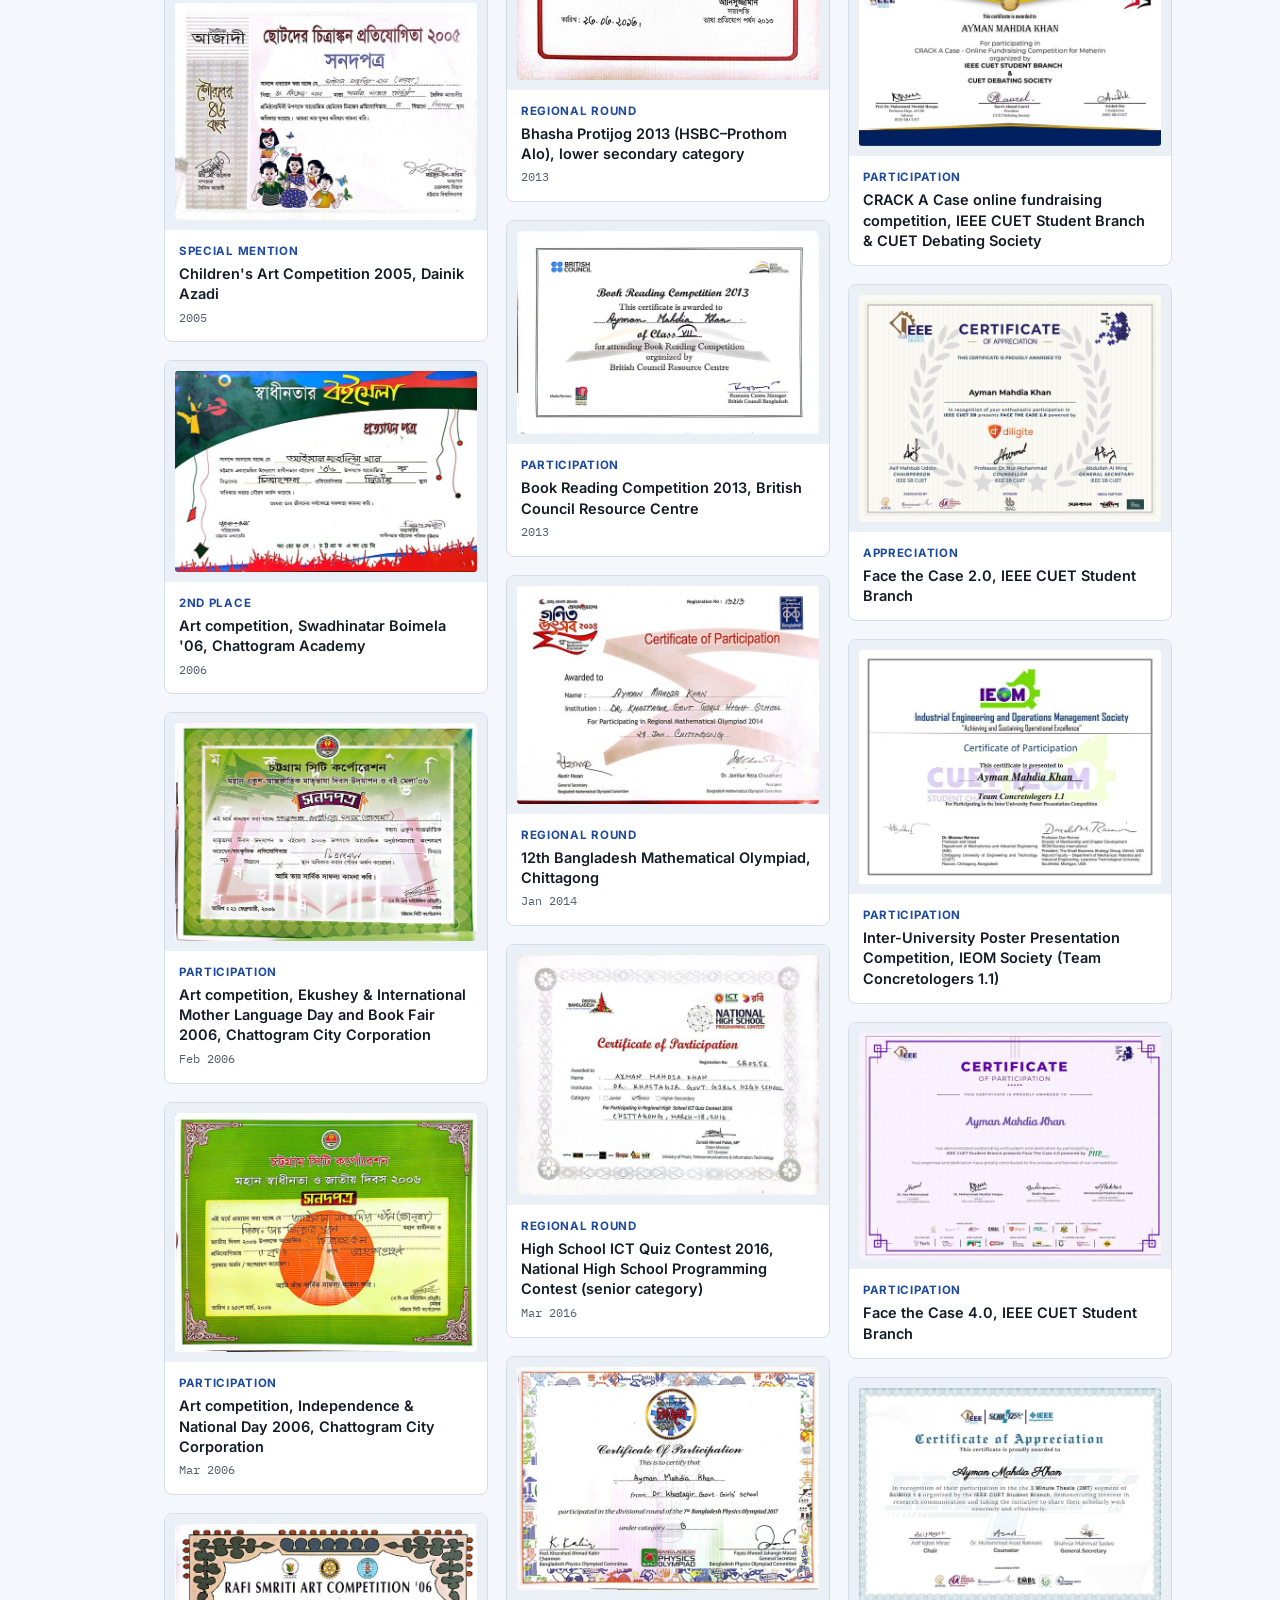
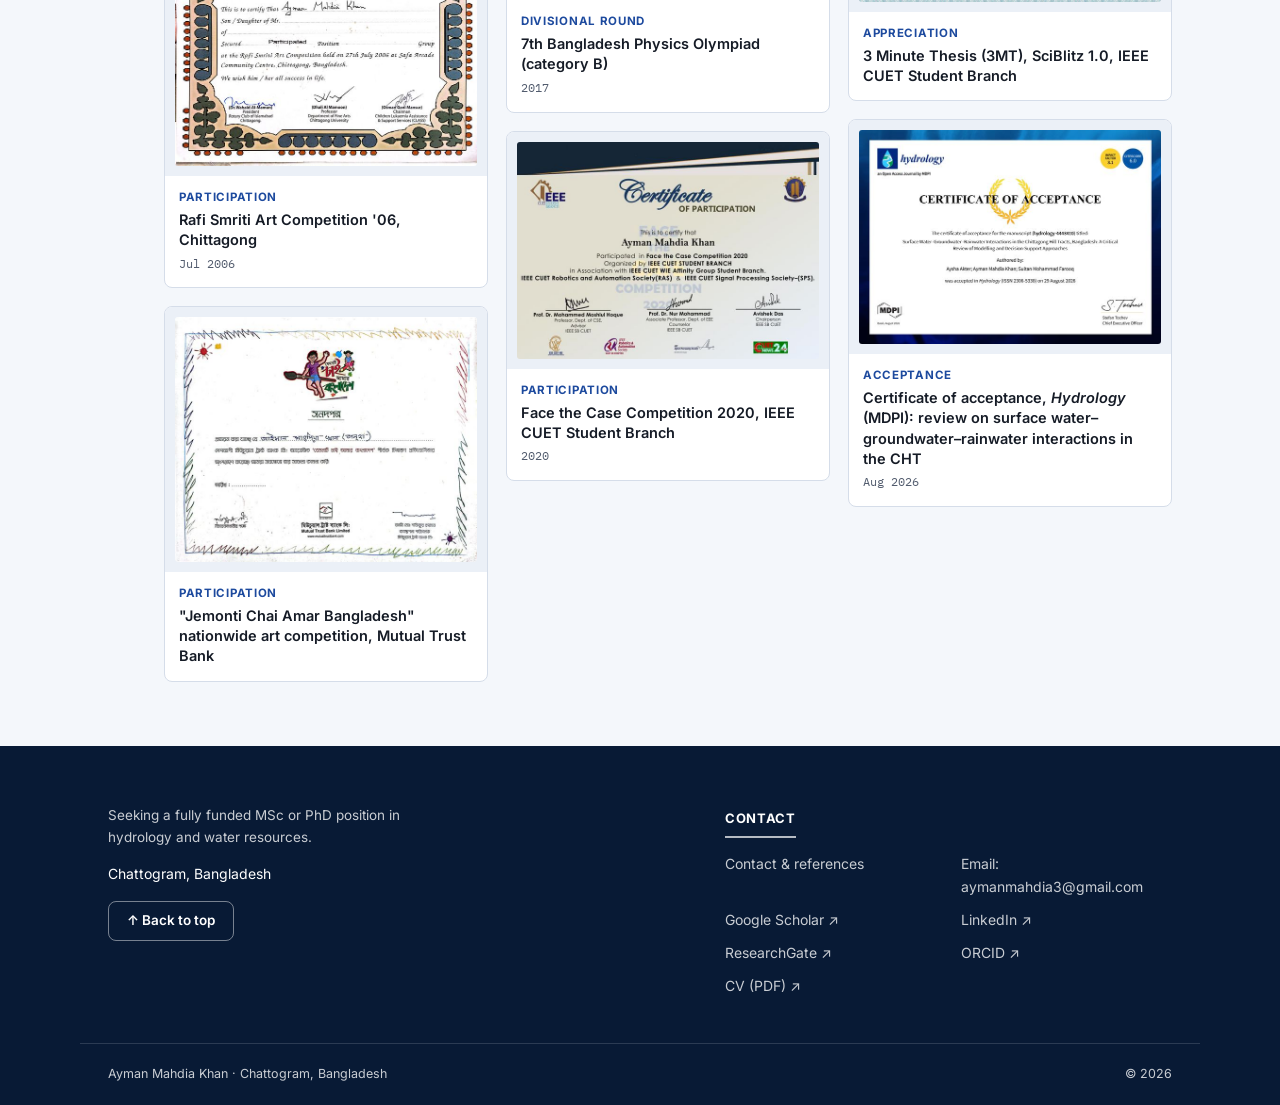
==== commit 6fef7443: "Add Ekushey 2006 art competition certificate to The first steps Co-Authored-By: Claude Opus 5.5 <nor" ====
--- a/activities.html
+++ b/activities.html
@@ -9,7 +9,7 @@
 <link rel="preconnect" href="https://fonts.googleapis.com">
 <link rel="preconnect" href="https://fonts.gstatic.com" crossorigin>
 <link rel="stylesheet" href="https://fonts.googleapis.com/css2?family=Lora:wght@500;600;700&family=Inter:wght@400;500;600;700&family=IBM+Plex+Mono:wght@400;500&display=swap">
-<link rel="stylesheet" href="style.css?v=12">
+<link rel="stylesheet" href="style.css?v=13">
 <link rel="icon" href="data:image/svg+xml,%3Csvg xmlns='http://www.w3.org/2000/svg' viewBox='0 0 24 24'%3E%3Cpath fill='%231D4A9E' d='M12 2.5c-.3 0-.6.2-.8.4C9.3 5.4 5.5 10.5 5.5 14a6.5 6.5 0 0 0 13 0c0-3.5-3.8-8.6-5.7-11.1-.2-.2-.5-.4-.8-.4z'/%3E%3C/svg%3E">
 </head>
 <body id="top">
@@ -109,8 +109,8 @@
     </div>
     <div class="indent">
       <div class="filters" role="group" aria-label="Filter the certificates">
-        <button class="chip" type="button" data-filter="all" aria-pressed="true">All <span>19</span></button>
-        <button class="chip" type="button" data-filter="school" aria-pressed="false">School &amp; college <span>11</span></button>
+        <button class="chip" type="button" data-filter="all" aria-pressed="true">All <span>20</span></button>
+        <button class="chip" type="button" data-filter="school" aria-pressed="false">School &amp; college <span>12</span></button>
         <button class="chip" type="button" data-filter="university" aria-pressed="false">University <span>8</span></button>
       </div>
       <div class="gallery">
@@ -131,6 +131,12 @@
           <img src="certs/art-boimela-2006-sm.jpg" alt="Art competition, Swadhinatar Boimela '06, Chattogram Academy certificate" width="1280" height="850" loading="lazy">
         </button>
         <figcaption><span class="g-kind">2nd place</span><span class="g-title">Art competition, Swadhinatar Boimela '06, Chattogram Academy</span><span class="g-when">2006</span></figcaption>
+      </figure>
+      <figure class="g-item" data-kind="school">
+        <button class="g-open" type="button" data-full="certs/art-ccc-ekushey-2006.jpg" data-view="certs/art-ccc-ekushey-2006.jpg" aria-label="View larger: Art competition, Ekushey and International Mother Language Day and Book Fair 2006, Chattogram City Corporation certificate">
+          <img src="certs/art-ccc-ekushey-2006-sm.jpg" alt="Art competition, Ekushey and International Mother Language Day and Book Fair 2006, Chattogram City Corporation certificate" width="1600" height="1153" loading="lazy">
+        </button>
+        <figcaption><span class="g-kind">Participation</span><span class="g-title">Art competition, Ekushey &amp; International Mother Language Day and Book Fair 2006, Chattogram City Corporation</span><span class="g-when">Feb 2006</span></figcaption>
       </figure>
       <figure class="g-item" data-kind="school">
         <button class="g-open" type="button" data-full="certs/art-ccc-2006.jpg" data-view="certs/art-ccc-2006.jpg" aria-label="View larger: Art competition, Independence and National Day 2006, Chattogram City Corporation certificate">
@@ -264,6 +270,6 @@
   </div>
   <div class="foot-bottom"><span>Ayman Mahdia Khan · Chattogram, Bangladesh</span><span>© 2026</span></div>
 </footer>
-<script src="site.js?v=12"></script>
+<script src="site.js?v=13"></script>
 </body>
 </html>
